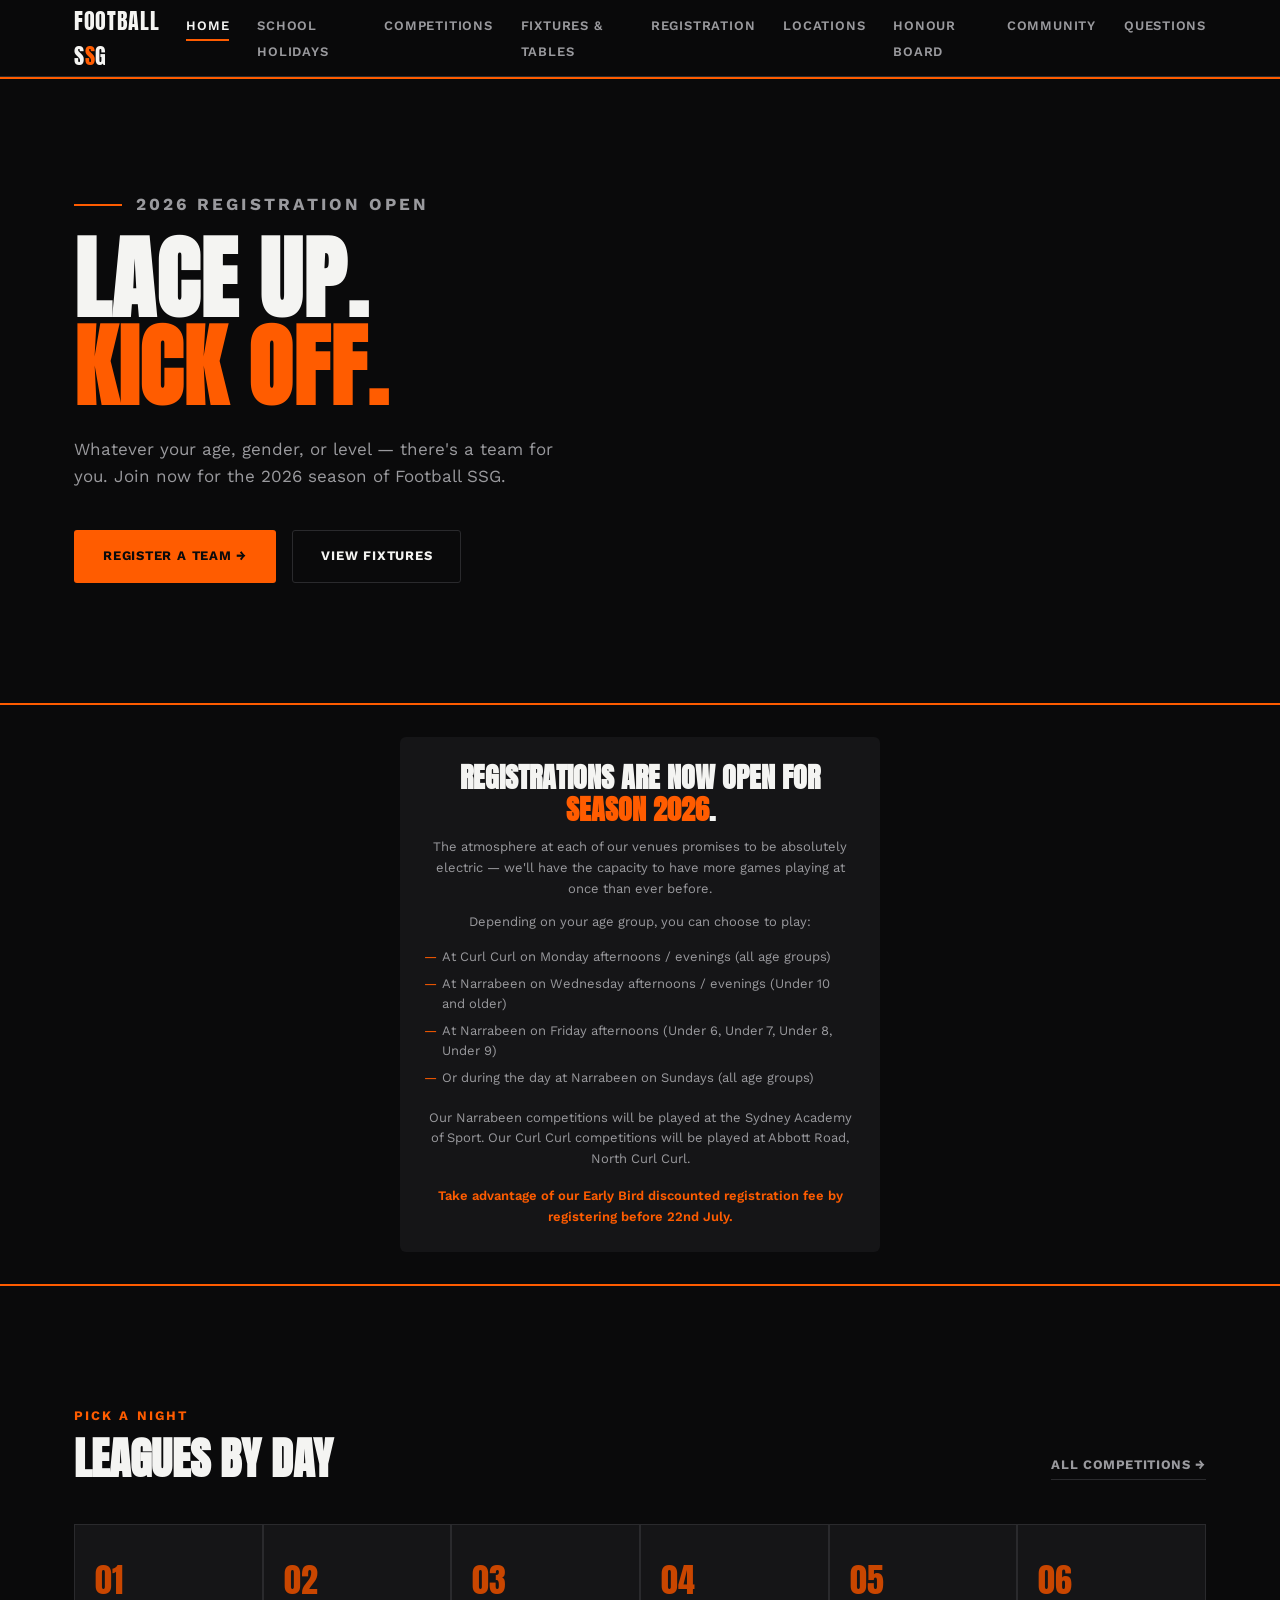
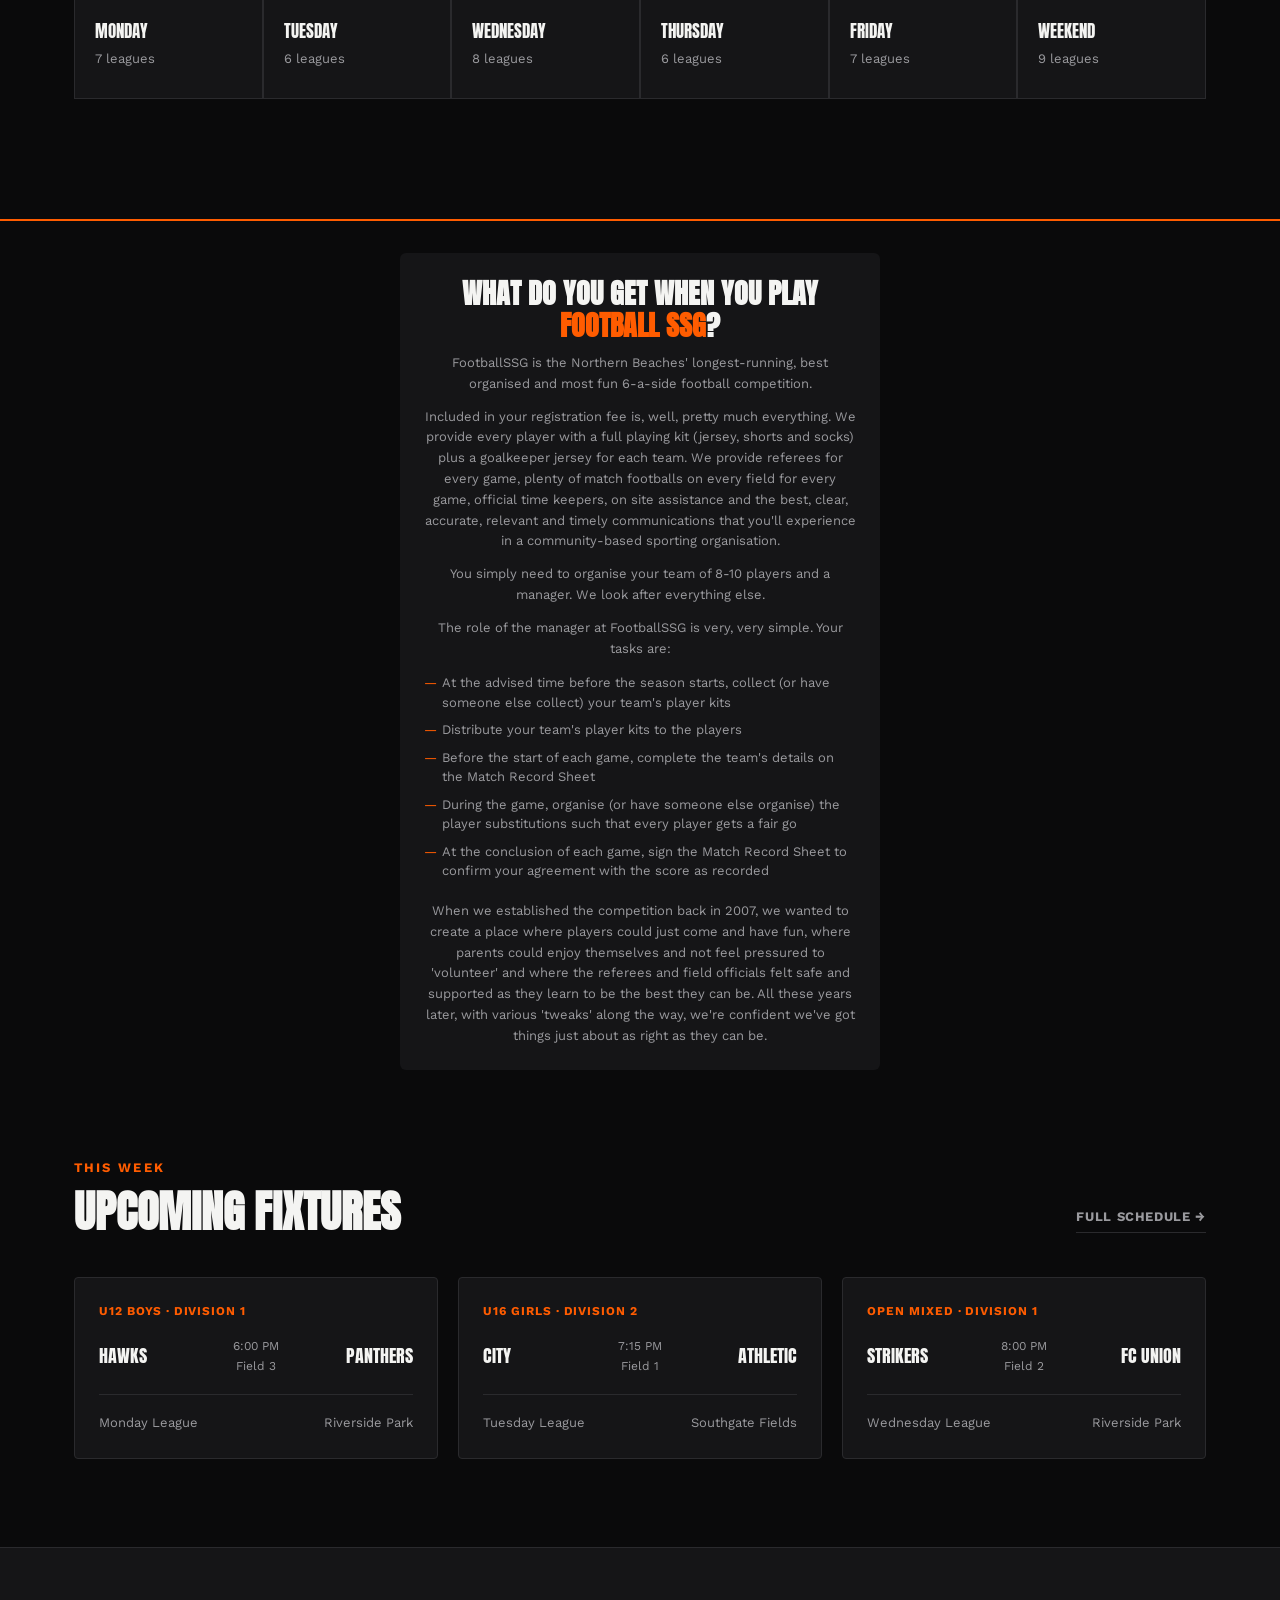
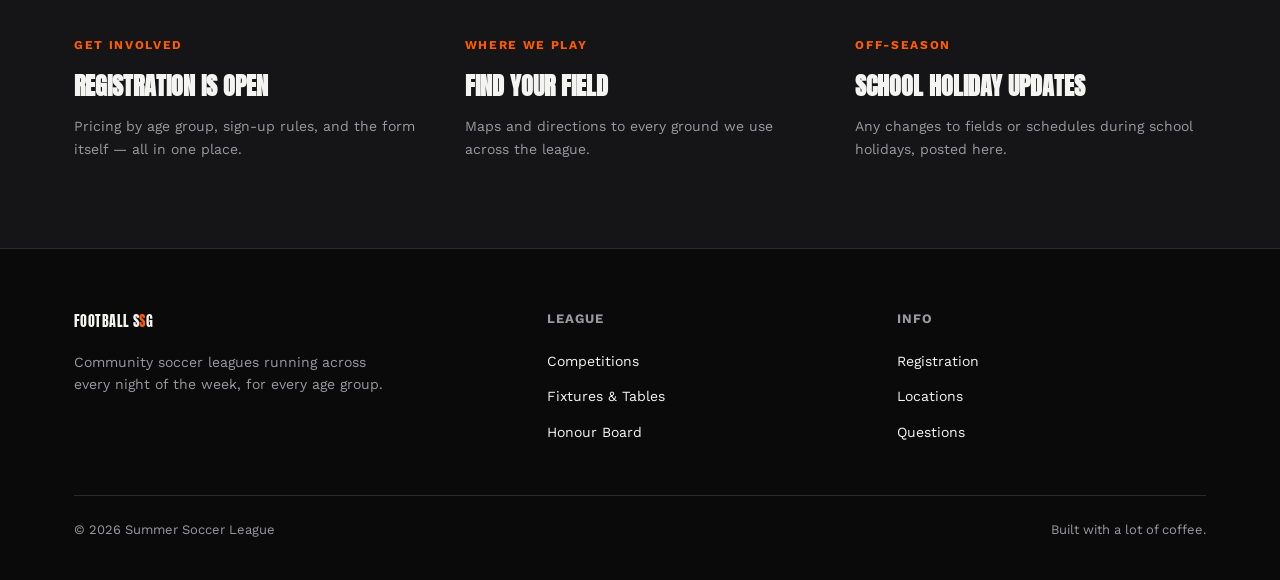
==== index.html @ e64b8b83 "Update index.html" ====
<!DOCTYPE html>
<html lang="en">
<head>
<meta charset="UTF-8">
<meta name="viewport" content="width=device-width, initial-scale=1.0">
<title>Football SSG</title>
<link rel="preconnect" href="https://fonts.googleapis.com">
<link href="https://fonts.googleapis.com/css2?family=Anton&family=Work+Sans:wght@400;500;600;700&display=swap" rel="stylesheet">
<link rel="stylesheet" href="styles.css">
</head>
<body>

<header class="site-header">
  <div class="wrap">
   <a href="index.html" class="brand">Football S<span>S</span>G</a>
    <button class="nav-toggle" aria-label="Toggle menu" aria-expanded="false">☰</button>
    <nav class="main-nav">
      <ul>
        <li><a href="index.html" class="active">Home</a></li>
        <li><a href="school-holidays.html">School Holidays</a></li>
        <li><a href="competitions.html">Competitions</a></li>
        <li><a href="fixtures-and-tables.html">Fixtures &amp; Tables</a></li>
        <li><a href="registration.html">Registration</a></li>
        <li><a href="locations.html">Locations</a></li>
        <li><a href="honour-board.html">Honour Board</a></li>
        <li><a href="community.html">Community</a></li>
        <li><a href="questions.html">Questions</a></li>
      </ul>
    </nav>
  </div>
</header>

  <hr class="divider-flush">
  
<main>

  <section class="hero">
    <div class="wrap">
      <p class="hero-eyebrow"><span class="eyebrow-dash"></span>2026 Registration Open</p>
      <h1>Lace Up.<br><em>Kick Off.</em></h1>
      <p>Whatever your age, gender, or level — there's a team for you. Join now for the 2026 season of Football SSG. </p>
      <div class="hero-actions">
        <a href="registration.html" class="btn btn-primary">Register a Team →</a>
        <a href="fixtures-and-tables.html" class="btn btn-ghost">View Fixtures</a>
      </div>
    </div>
  </section>
  
  <hr class="divider-spaced">
  
<div class="text-box">
  <h3>Registrations are now open for <span class="highlight">Season 2026</span>.</h3>
  <p>The atmosphere at each of our venues promises to be absolutely electric — we'll have the capacity to have more games playing at once than ever before.</p>
  <p>Depending on your age group, you can choose to play:</p>
  <ul>
    <li>At Curl Curl on Monday afternoons / evenings (all age groups)</li>
    <li>At Narrabeen on Wednesday afternoons / evenings (Under 10 and older)</li>
    <li>At Narrabeen on Friday afternoons (Under 6, Under 7, Under 8, Under 9)</li>
    <li>Or during the day at Narrabeen on Sundays (all age groups)</li>
  </ul>
  <p>Our Narrabeen competitions will be played at the Sydney Academy of Sport. Our Curl Curl competitions will be played at Abbott Road, North Curl Curl.</p>
  <p class="early-bird">Take advantage of our Early Bird discounted registration fee by registering before 22nd July.</p>
</div>
  
  <hr class="divider-spaced">
  
  <section>
    <div class="wrap">
      <div class="section-head">
        <div>
          <p class="kicker">Pick a night</p>
          <h2>Leagues by Day</h2>
        </div>
        <a href="competitions.html" class="see-all">All Competitions →</a>
      </div>
      <div class="days-grid">
        <a class="day-card" href="competitions.html#monday"><span class="num">01</span><div class="label">Monday</div><div class="count">7 leagues</div></a>
        <a class="day-card" href="competitions.html#tuesday"><span class="num">02</span><div class="label">Tuesday</div><div class="count">6 leagues</div></a>
        <a class="day-card" href="competitions.html#wednesday"><span class="num">03</span><div class="label">Wednesday</div><div class="count">8 leagues</div></a>
        <a class="day-card" href="competitions.html#thursday"><span class="num">04</span><div class="label">Thursday</div><div class="count">6 leagues</div></a>
        <a class="day-card" href="competitions.html#friday"><span class="num">05</span><div class="label">Friday</div><div class="count">7 leagues</div></a>
        <a class="day-card" href="competitions.html#weekend"><span class="num">06</span><div class="label">Weekend</div><div class="count">9 leagues</div></a>
      </div>
    </div>
  </section>

  <hr class="divider-spaced">
  
<div class="text-box text-box--wide">
  <h3>What do you get when you play <span class="highlight">Football SSG</span>?</h3>
  <p>FootballSSG is the Northern Beaches' longest-running, best organised and most fun 6-a-side football competition.</p>
  <p>Included in your registration fee is, well, pretty much everything. We provide every player with a full playing kit (jersey, shorts and socks) plus a goalkeeper jersey for each team. We provide referees for every game, plenty of match footballs on every field for every game, official time keepers, on site assistance and the best, clear, accurate, relevant and timely communications that you'll experience in a community-based sporting organisation.</p>
  <p>You simply need to organise your team of 8-10 players and a manager. We look after everything else.</p>
  <p>The role of the manager at FootballSSG is very, very simple. Your tasks are:</p>
  <ul>
    <li>At the advised time before the season starts, collect (or have someone else collect) your team's player kits</li>
    <li>Distribute your team's player kits to the players</li>
    <li>Before the start of each game, complete the team's details on the Match Record Sheet</li>
    <li>During the game, organise (or have someone else organise) the player substitutions such that every player gets a fair go</li>
    <li>At the conclusion of each game, sign the Match Record Sheet to confirm your agreement with the score as recorded</li>
  </ul>
  <p>When we established the competition back in 2007, we wanted to create a place where players could just come and have fun, where parents could enjoy themselves and not feel pressured to 'volunteer' and where the referees and field officials felt safe and supported as they learn to be the best they can be. All these years later, with various 'tweaks' along the way, we're confident we've got things just about as right as they can be.</p>
</div>
  
  <section>
    <div class="wrap">
      <div class="section-head">
        <div>
          <p class="kicker">This Week</p>
          <h2>Upcoming Fixtures</h2>
        </div>
        <a href="fixtures-and-tables.html" class="see-all">Full Schedule →</a>
      </div>
      <div class="fixture-grid">
        <div class="fixture-card">
          <p class="comp-tag">U12 Boys · Division 1</p>
          <div class="fixture-teams">
            <span class="team">Hawks</span>
            <span class="kickoff">6:00 PM<br>Field 3</span>
            <span class="team" style="text-align:right;">Panthers</span>
          </div>
          <div class="fixture-meta"><span>Monday League</span><span>Riverside Park</span></div>
        </div>
        <div class="fixture-card">
          <p class="comp-tag">U16 Girls · Division 2</p>
          <div class="fixture-teams">
            <span class="team">City</span>
            <span class="kickoff">7:15 PM<br>Field 1</span>
            <span class="team" style="text-align:right;">Athletic</span>
          </div>
          <div class="fixture-meta"><span>Tuesday League</span><span>Southgate Fields</span></div>
        </div>
        <div class="fixture-card">
          <p class="comp-tag">Open Mixed · Division 1</p>
          <div class="fixture-teams">
            <span class="team">Strikers</span>
            <span class="kickoff">8:00 PM<br>Field 2</span>
            <span class="team" style="text-align:right;">FC Union</span>
          </div>
          <div class="fixture-meta"><span>Wednesday League</span><span>Riverside Park</span></div>
        </div>
      </div>
    </div>
  </section>

  <section class="info-strip">
    <div class="wrap">
      <div class="info-block">
        <p class="kicker">Get Involved</p>
        <h3>Registration is open</h3>
        <p>Pricing by age group, sign-up rules, and the form itself — all in one place.</p>
      </div>
      <div class="info-block">
        <p class="kicker">Where We Play</p>
        <h3>Find your field</h3>
        <p>Maps and directions to every ground we use across the league.</p>
      </div>
      <div class="info-block">
        <p class="kicker">Off-Season</p>
        <h3>School holiday updates</h3>
        <p>Any changes to fields or schedules during school holidays, posted here.</p>
      </div>
    </div>
  </section>

</main>

<footer class="site-footer">
  <div class="wrap">
    <div class="footer-grid">
      <div>
        <a href="index.html" class="brand">Football S<span style="color:var(--orange)">S</span>G</a>
        <p style="color:var(--grey); font-size:14px; margin-top:16px; max-width:320px;">Community soccer leagues running across every night of the week, for every age group.</p>
      </div>
      <div>
        <h4>League</h4>
        <ul>
          <li><a href="competitions.html">Competitions</a></li>
          <li><a href="fixtures-and-tables.html">Fixtures &amp; Tables</a></li>
          <li><a href="honour-board.html">Honour Board</a></li>
        </ul>
      </div>
      <div>
        <h4>Info</h4>
        <ul>
          <li><a href="registration.html">Registration</a></li>
          <li><a href="locations.html">Locations</a></li>
          <li><a href="questions.html">Questions</a></li>
        </ul>
      </div>
    </div>
    <div class="footer-bottom">
      <span>© 2026 Summer Soccer League</span>
      <span>Built with a lot of coffee.</span>
    </div>
  </div>
</footer>

<script>
  const toggle = document.querySelector('.nav-toggle');
  const nav = document.querySelector('.main-nav');
  toggle.addEventListener('click', () => {
    const isOpen = nav.classList.toggle('open');
    toggle.setAttribute('aria-expanded', isOpen);
  });
</script>

</body>
</html>
---- styles.css ----
/* ============================================
   Design tokens
   ============================================ */
:root {
  --bg: #0a0a0b;
  --bg-alt: #151517;
  --bg-card: #1c1c1f;
  --line: #2a2a2d;
  --white: #f4f4f2;
  --grey: #9a9a9e;
  --orange: #ff5c00;
  --orange-dim: #c94600;
  --orange-glow: rgba(255, 92, 0, 0.18);

  --font-display: 'Anton', sans-serif;
  --font-body: 'Work Sans', sans-serif;

  --max-width: 1180px;
}

* { box-sizing: border-box; margin: 0; padding: 0; }

html { scroll-behavior: smooth; }

body {
  background: var(--bg);
  color: var(--white);
  font-family: var(--font-body);
  font-size: 16px;
  line-height: 1.6;
  -webkit-font-smoothing: antialiased;
}

a { color: inherit; text-decoration: none; }

img { max-width: 100%; display: block; }

.wrap {
  max-width: var(--max-width);
  margin: 0 auto;
  padding: 0 24px;
}

:focus-visible {
  outline: 2px solid var(--orange);
  outline-offset: 3px;
}

@media (prefers-reduced-motion: reduce) {
  * { animation: none !important; transition: none !important; }
}

/* ============================================
   Header / Nav
   ============================================ */
.site-header {
  position: sticky;
  top: 0;
  z-index: 50;
  background: rgba(10, 10, 11, 0.92);
  backdrop-filter: blur(8px);
  border-bottom: 1px solid var(--line);
}

.site-header .wrap {
  display: flex;
  align-items: center;
  justify-content: space-between;
  height: 76px;
}

.brand {
  font-family: var(--font-display);
  font-size: 22px;
  letter-spacing: 0.03em;
  text-transform: uppercase;
  color: var(--white);
}

.brand span { color: var(--orange); }

.nav-toggle {
  display: none;
  background: none;
  border: 1px solid var(--line);
  color: var(--white);
  width: 42px;
  height: 42px;
  border-radius: 4px;
  font-size: 20px;
  cursor: pointer;
}

.main-nav ul {
  display: flex;
  gap: 28px;
  list-style: none;
}

.main-nav a {
  font-size: 13px;
  font-weight: 600;
  letter-spacing: 0.06em;
  text-transform: uppercase;
  color: var(--grey);
  position: relative;
  padding: 6px 0;
  transition: color 0.15s ease;
}

.main-nav a:hover,
.main-nav a.active {
  color: var(--white);
}

.main-nav a.active::after {
  content: '';
  position: absolute;
  left: 0;
  right: 0;
  bottom: -2px;
  height: 2px;
  background: var(--orange);
}

@media (max-width: 900px) {
  .nav-toggle { display: block; }
  .main-nav {
    position: absolute;
    top: 76px;
    left: 0;
    right: 0;
    background: var(--bg-alt);
    border-bottom: 1px solid var(--line);
    display: none;
  }
  .main-nav.open { display: block; }
  .main-nav ul {
    flex-direction: column;
    gap: 0;
    padding: 8px 24px 20px;
  }
  .main-nav li { border-bottom: 1px solid var(--line); }
  .main-nav a { display: block; padding: 14px 0; }
}


/* ============================================
   Hero
   ============================================ */
@media (max-width: 600px) {
  .hero {
    padding: 20px 0 56px;
  }
}


.hero .wrap { position: relative; z-index: 1; }

.hero-eyebrow {
  display: flex;
  align-items: center;
  gap: 14px;
  font-size: 13px;
  font-weight: 700;
  letter-spacing: 0.18em;
  text-transform: uppercase;
  color: var(--orange);
  margin-bottom: 18px;
}

.eyebrow-dash {
  display: inline-block;
  width: 48px;
  height: 2px;
  background: var(--orange);
}

.hero h1 {
  font-family: var(--font-display);
  font-size: clamp(44px, 7vw, 92px);
  line-height: 0.98;
  text-transform: uppercase;
  letter-spacing: 0.01em;
  max-width: 780px;
}

.hero h1 em {
  font-style: normal;
  color: var(--orange);
}

.hero p {
  max-width: 480px;
  margin-top: 24px;
  color: var(--grey);
  font-size: 17px;
}

.hero-actions {
  display: flex;
  gap: 16px;
  margin-top: 40px;
  flex-wrap: wrap;
}

.btn {
  display: inline-flex;
  align-items: center;
  gap: 8px;
  padding: 15px 28px;
  border-radius: 3px;
  font-weight: 700;
  font-size: 13px;
  letter-spacing: 0.06em;
  text-transform: uppercase;
  transition: transform 0.15s ease, background 0.15s ease;
  border: 1px solid transparent;
}

.btn:hover { transform: translateY(-2px); }

.btn-primary { background: var(--orange); color: var(--bg); }
.btn-primary:hover { background: #ff7326; }

.btn-ghost { border-color: var(--line); color: var(--white); }
.btn-ghost:hover { border-color: var(--orange); }

/* ============================================
   Matchday ticker (signature element)
   ============================================ */
.ticker-section {
  border-top: 1px solid var(--line);
  border-bottom: 1px solid var(--line);
  background: var(--bg-alt);
  overflow: hidden;
}

.ticker-track {
  display: flex;
  gap: 0;
  animation: ticker-scroll 34s linear infinite;
  width: max-content;
}

@keyframes ticker-scroll {
  from { transform: translateX(0); }
  to { transform: translateX(-50%); }
}

.ticker-item {
  display: flex;
  align-items: center;
  gap: 14px;
  padding: 18px 40px;
  border-right: 1px solid var(--line);
  white-space: nowrap;
  font-family: var(--font-display);
  font-size: 15px;
  letter-spacing: 0.03em;
  text-transform: uppercase;
}

.ticker-item .day {
  color: var(--orange);
}

.ticker-item .vs { color: var(--grey); font-family: var(--font-body); font-weight: 400; text-transform: none; }

/* ============================================
   Section scaffolding
   ============================================ */
section { padding: 88px 0; }

.section-head {
  display: flex;
  align-items: flex-end;
  justify-content: space-between;
  gap: 24px;
  margin-bottom: 44px;
  flex-wrap: wrap;
}

.section-head .kicker {
  font-size: 13px;
  font-weight: 700;
  letter-spacing: 0.16em;
  text-transform: uppercase;
  color: var(--orange);
  margin-bottom: 10px;
}

.section-head h2 {
  font-family: var(--font-display);
  font-size: clamp(28px, 4vw, 44px);
  text-transform: uppercase;
  line-height: 1;
}

.section-head a.see-all {
  font-size: 13px;
  font-weight: 700;
  letter-spacing: 0.05em;
  text-transform: uppercase;
  color: var(--grey);
  border-bottom: 1px solid var(--line);
  padding-bottom: 4px;
  white-space: nowrap;
}

.section-head a.see-all:hover { color: var(--orange); border-color: var(--orange); }

/* ============================================
   Days grid (competitions by day)
   ============================================ */
.days-grid {
  display: grid;
  grid-template-columns: repeat(auto-fit, minmax(140px, 1fr));
  gap: 2px;
  background: var(--line);
  border: 1px solid var(--line);
}

.day-card {
  background: var(--bg-alt);
  padding: 28px 20px;
  transition: background 0.15s ease;
}

.day-card:hover { background: var(--bg-card); }

.day-card .num {
  font-family: var(--font-display);
  font-size: 34px;
  color: var(--orange-dim);
  transition: color 0.15s ease;
}

.day-card:hover .num { color: var(--orange); }

.day-card .label {
  font-family: var(--font-display);
  font-size: 17px;
  text-transform: uppercase;
  margin-top: 10px;
}

.day-card .count {
  font-size: 13px;
  color: var(--grey);
  margin-top: 4px;
}

/* ============================================
   Fixture cards
   ============================================ */
.fixture-grid {
  display: grid;
  grid-template-columns: repeat(auto-fit, minmax(280px, 1fr));
  gap: 20px;
}

.fixture-card {
  background: var(--bg-alt);
  border: 1px solid var(--line);
  border-radius: 4px;
  padding: 24px;
}

.fixture-card .comp-tag {
  font-size: 12px;
  font-weight: 700;
  letter-spacing: 0.08em;
  text-transform: uppercase;
  color: var(--orange);
  margin-bottom: 16px;
}

.fixture-teams {
  display: flex;
  align-items: center;
  justify-content: space-between;
  gap: 12px;
}

.fixture-teams .team {
  font-family: var(--font-display);
  font-size: 18px;
  text-transform: uppercase;
  flex: 1;
}

.fixture-teams .kickoff {
  font-size: 12px;
  color: var(--grey);
  text-align: center;
  padding: 0 8px;
}

.fixture-meta {
  margin-top: 18px;
  padding-top: 18px;
  border-top: 1px solid var(--line);
  font-size: 13px;
  color: var(--grey);
  display: flex;
  justify-content: space-between;
}

/* ============================================
   Info strip (locations / registration teaser)
   ============================================ */
.info-strip {
  background: var(--bg-alt);
  border-top: 1px solid var(--line);
  border-bottom: 1px solid var(--line);
}

.info-strip .wrap {
  display: grid;
  grid-template-columns: repeat(auto-fit, minmax(220px, 1fr));
  gap: 40px;
}

.info-block .kicker {
  font-size: 12px;
  font-weight: 700;
  letter-spacing: 0.14em;
  text-transform: uppercase;
  color: var(--orange);
  margin-bottom: 12px;
}

.info-block h3 {
  font-family: var(--font-display);
  font-size: 24px;
  text-transform: uppercase;
  margin-bottom: 10px;
}

.info-block p { color: var(--grey); font-size: 14px; }

/* ============================================
   Footer
   ============================================ */
.site-footer {
  padding: 60px 0 40px;
}

.footer-grid {
  display: grid;
  grid-template-columns: 1.4fr 1fr 1fr;
  gap: 40px;
  padding-bottom: 40px;
  border-bottom: 1px solid var(--line);
}

.footer-grid h4 {
  font-size: 13px;
  font-weight: 700;
  letter-spacing: 0.08em;
  text-transform: uppercase;
  color: var(--grey);
  margin-bottom: 18px;
}

.footer-grid ul { list-style: none; }
.footer-grid li { margin-bottom: 10px; }
.footer-grid a { color: var(--white); font-size: 14px; }
.footer-grid a:hover { color: var(--orange); }

.footer-bottom {
  display: flex;
  justify-content: space-between;
  align-items: center;
  padding-top: 24px;
  font-size: 13px;
  color: var(--grey);
  flex-wrap: wrap;
  gap: 12px;
}

@media (max-width: 700px) {
  .footer-grid { grid-template-columns: 1fr; gap: 30px; }
}

.text-box {
  max-width: 480px;
  padding-left: 24px;
}

@media (min-width: 900px) {
  .text-box {
    margin: 0 auto;
    padding-left: 0;
    text-align: center;
  }
  .text-box ul {
    text-align: left;
    display: inline-block;
  }
}

.text-box h3 {
  font-family: var(--font-display);
  font-size: 28px;
  line-height: 1.15;
  text-transform: uppercase;
  color: var(--white);
}

.text-box p {
  font-size: 13px;
  line-height: 1.6;
  color: var(--grey);
  margin-top: 12px;
}

.text-box ul {
  list-style: none;
  margin-top: 14px;
}

.text-box li {
  position: relative;
  padding-left: 18px;
  font-size: 13px;
  color: var(--grey);
  margin-bottom: 8px;
  line-height: 1.5;
}

.text-box li::before {
  content: '—';
  position: absolute;
  left: 0;
  color: var(--orange);
}

.text-box .early-bird {
  margin-top: 16px;
  font-size: 13px;
  color: var(--orange);
  font-weight: 600;
}

.text-box h3 .highlight {
  color: var(--orange);
}

.text-box {
  max-width: 480px;
  padding-left: 24px;
}

@media (min-width: 900px) {
  .text-box {
    margin: 0 auto;
    padding-left: 0;
    text-align: center;
  }
  .text-box ul {
    text-align: left;
    display: inline-block;
  }
}

.text-box {
  max-width: 480px;
  padding: 24px;
  background: var(--bg-alt);
  border-radius: 6px;
}

.divider-spaced {
  width: 100%;
  height: 0;
  border: none;
  border-top: 2px solid var(--orange);
  margin: 32px 0;
}

.divider-flush {
  width: 100%;
  height: 0;
  border: none;
  border-top: 2px solid var(--orange);
  margin: 0;
}
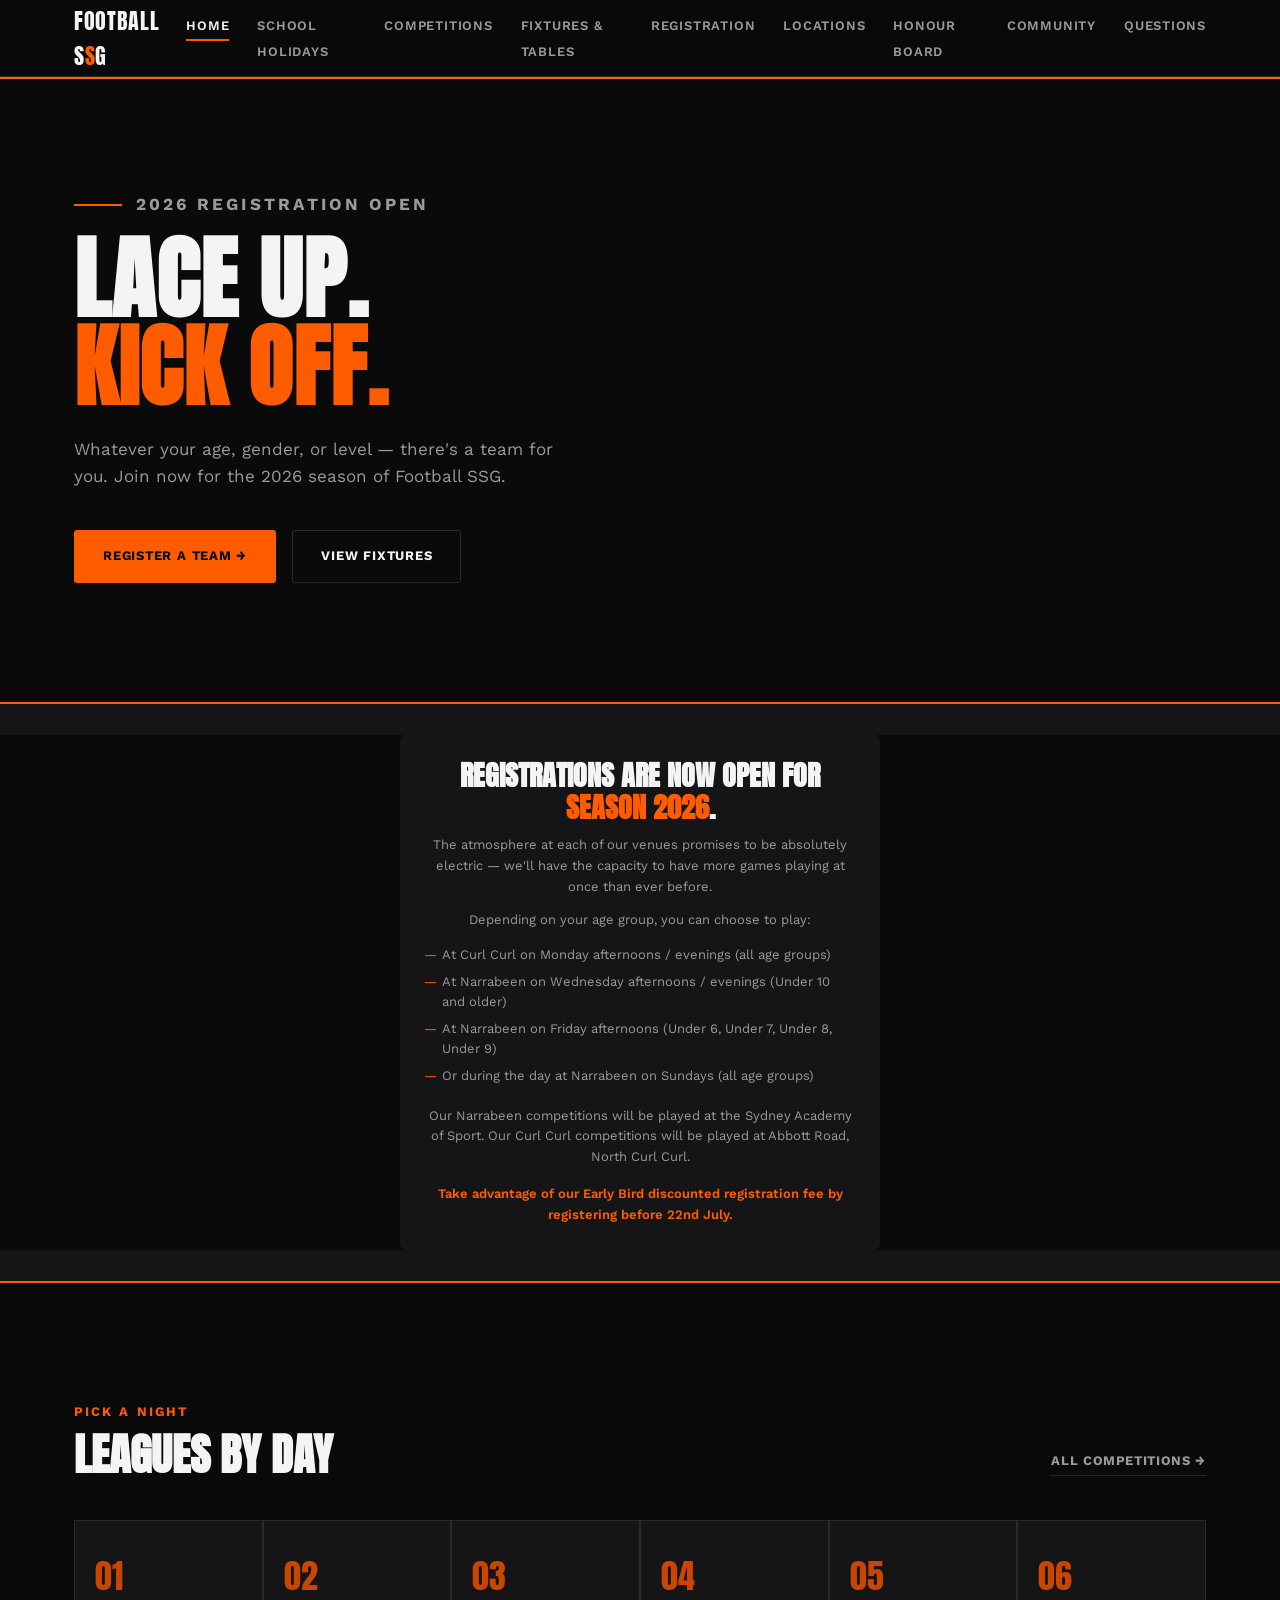
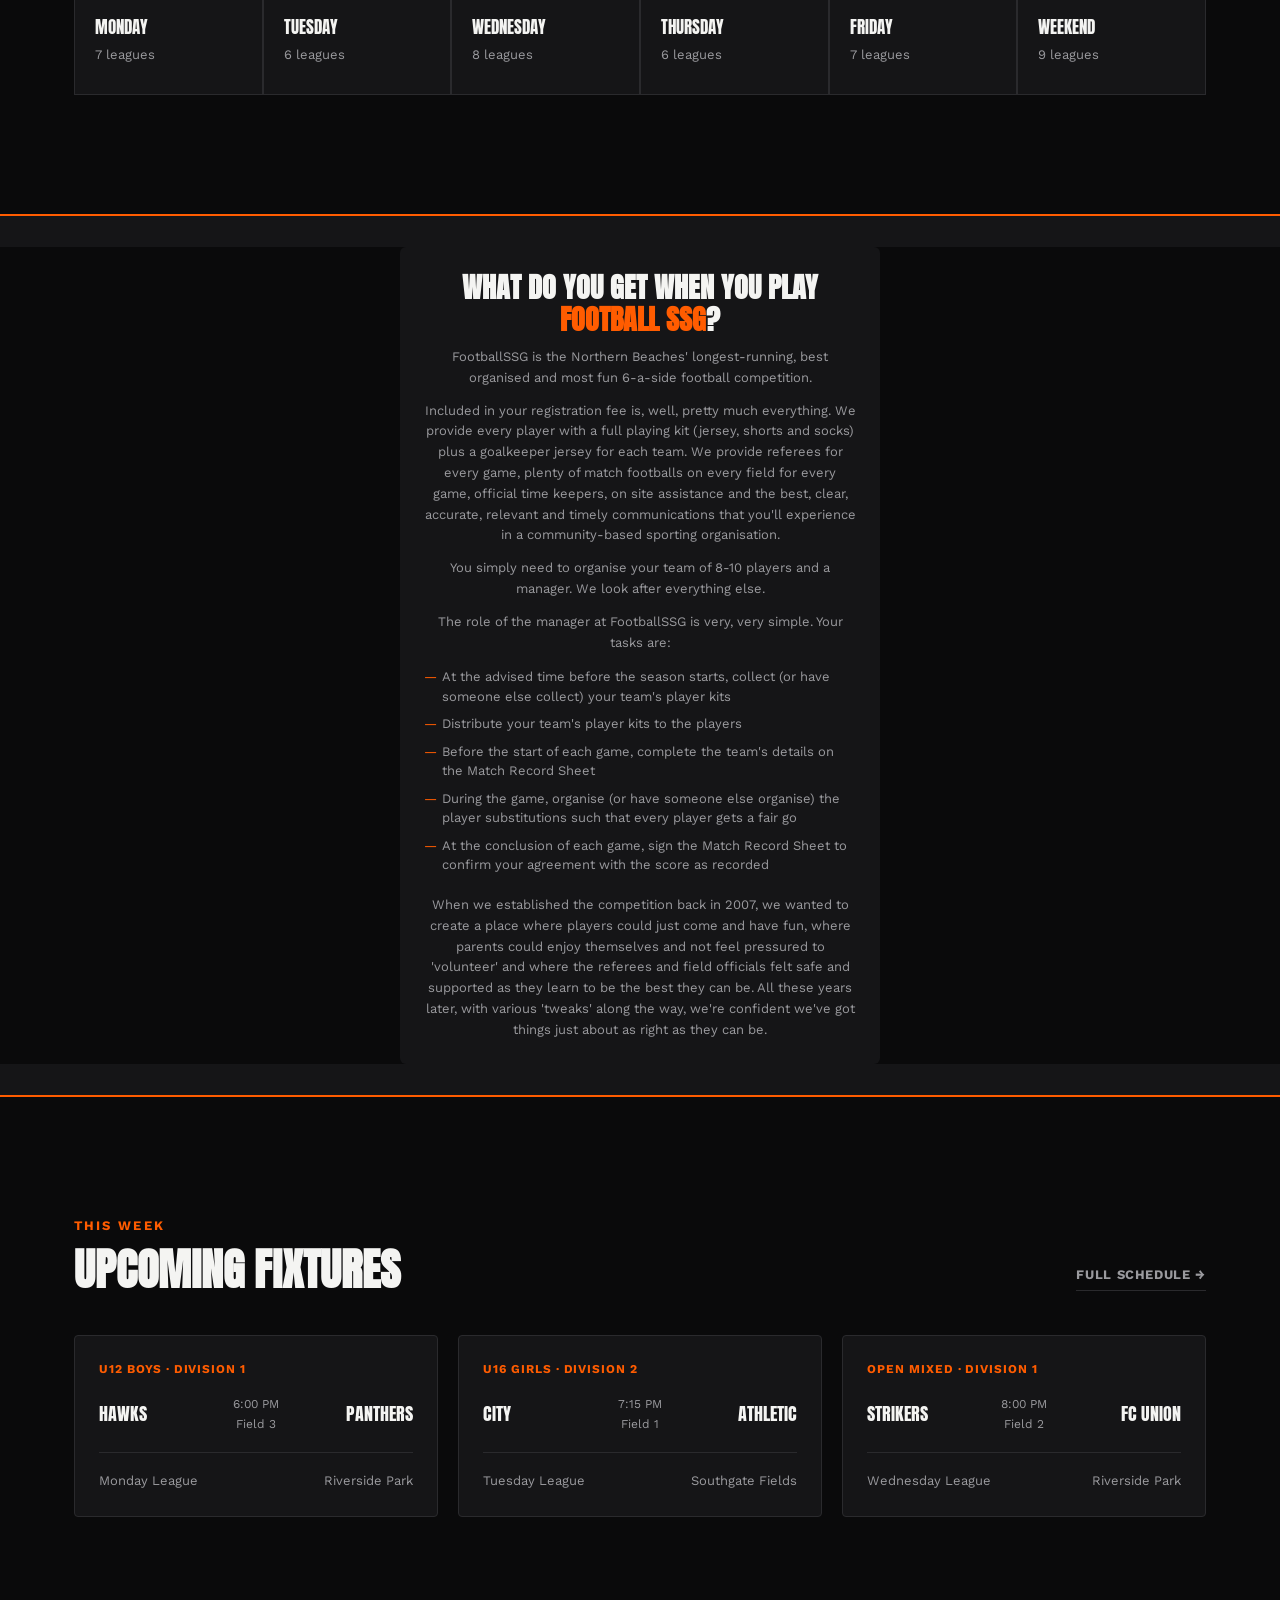
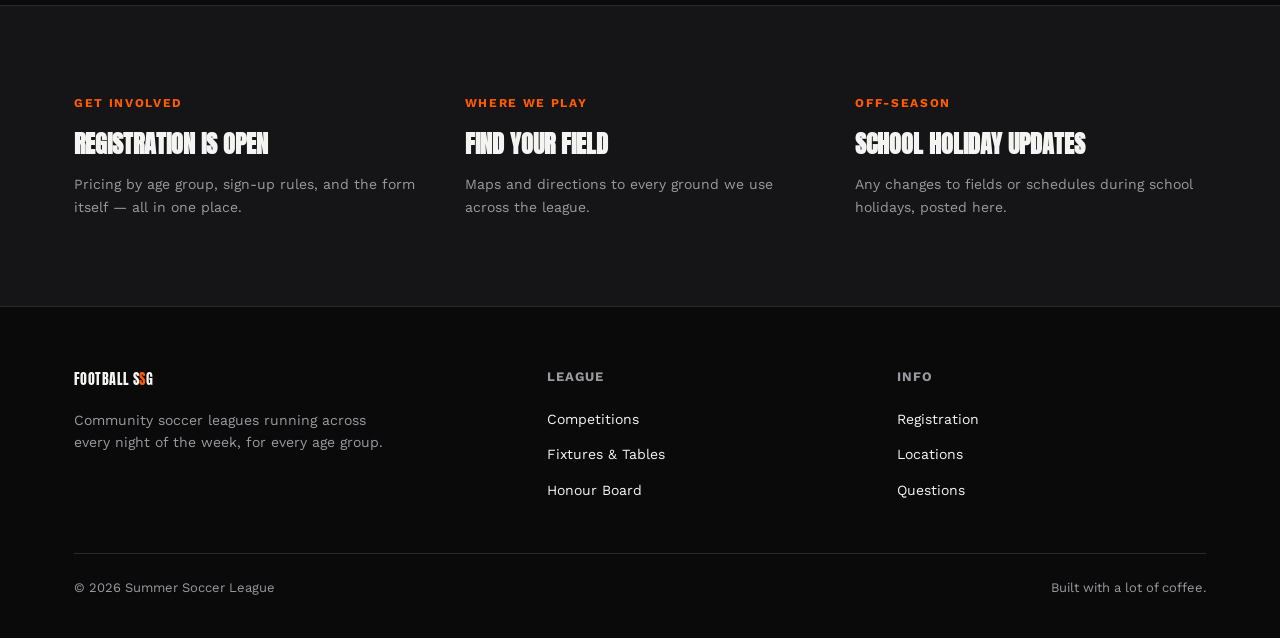
==== commit 44cc0888: "Update index.html" ====
--- a/index.html
+++ b/index.html
@@ -30,7 +30,7 @@
   </div>
 </header>
 
-  <hr class="divider-flush">
+  <hr class="dividr-flush">
   
 <main>
 
@@ -45,8 +45,10 @@
       </div>
     </div>
   </section>
-  
-  <hr class="divider-spaced">
+
+
+<!-- black above the line, grey below -->
+<div class="section-transition transition-grey-bottom"></div>
   
 <div class="text-box">
   <h3>Registrations are now open for <span class="highlight">Season 2026</span>.</h3>
@@ -61,8 +63,10 @@
   <p>Our Narrabeen competitions will be played at the Sydney Academy of Sport. Our Curl Curl competitions will be played at Abbott Road, North Curl Curl.</p>
   <p class="early-bird">Take advantage of our Early Bird discounted registration fee by registering before 22nd July.</p>
 </div>
-  
-  <hr class="divider-spaced">
+
+  <!-- grey above the line, black below -->
+<div class="section-transition transition-grey-top"></div>
+
   
   <section>
     <div class="wrap">
@@ -84,7 +88,9 @@
     </div>
   </section>
 
-  <hr class="divider-spaced">
+
+<!-- black above the line, grey below -->
+<div class="section-transition transition-grey-bottom"></div>
   
 <div class="text-box text-box--wide">
   <h3>What do you get when you play <span class="highlight">Football SSG</span>?</h3>
@@ -101,6 +107,10 @@
   </ul>
   <p>When we established the competition back in 2007, we wanted to create a place where players could just come and have fun, where parents could enjoy themselves and not feel pressured to 'volunteer' and where the referees and field officials felt safe and supported as they learn to be the best they can be. All these years later, with various 'tweaks' along the way, we're confident we've got things just about as right as they can be.</p>
 </div>
+
+  <!-- grey above the line, black below -->
+<div class="section-transition transition-grey-top"></div>
+
   
   <section>
     <div class="wrap">
--- a/styles.css
+++ b/styles.css
@@ -572,15 +572,31 @@
   border-radius: 6px;
 }
 
-.divider-spaced {
-  width: 100%;
-  height: 0;
-  border: none;
-  border-top: 2px solid var(--orange);
-  margin: 32px 0;
-}
-
-.divider-flush {
+.section-transition {
+  height: 64px;
+  position: relative;
+}
+
+.section-transition::after {
+  content: '';
+  position: absolute;
+  top: 50%;
+  left: 0;
+  right: 0;
+  height: 2px;
+  background: var(--orange);
+  transform: translateY(-1px);
+}
+
+.transition-grey-top {
+  background: linear-gradient(to bottom, var(--bg-alt) 50%, var(--bg) 50%);
+}
+
+.transition-grey-bottom {
+  background: linear-gradient(to bottom, var(--bg) 50%, var(--bg-alt) 50%);
+}
+
+.dividr-flush {
   width: 100%;
   height: 0;
   border: none;
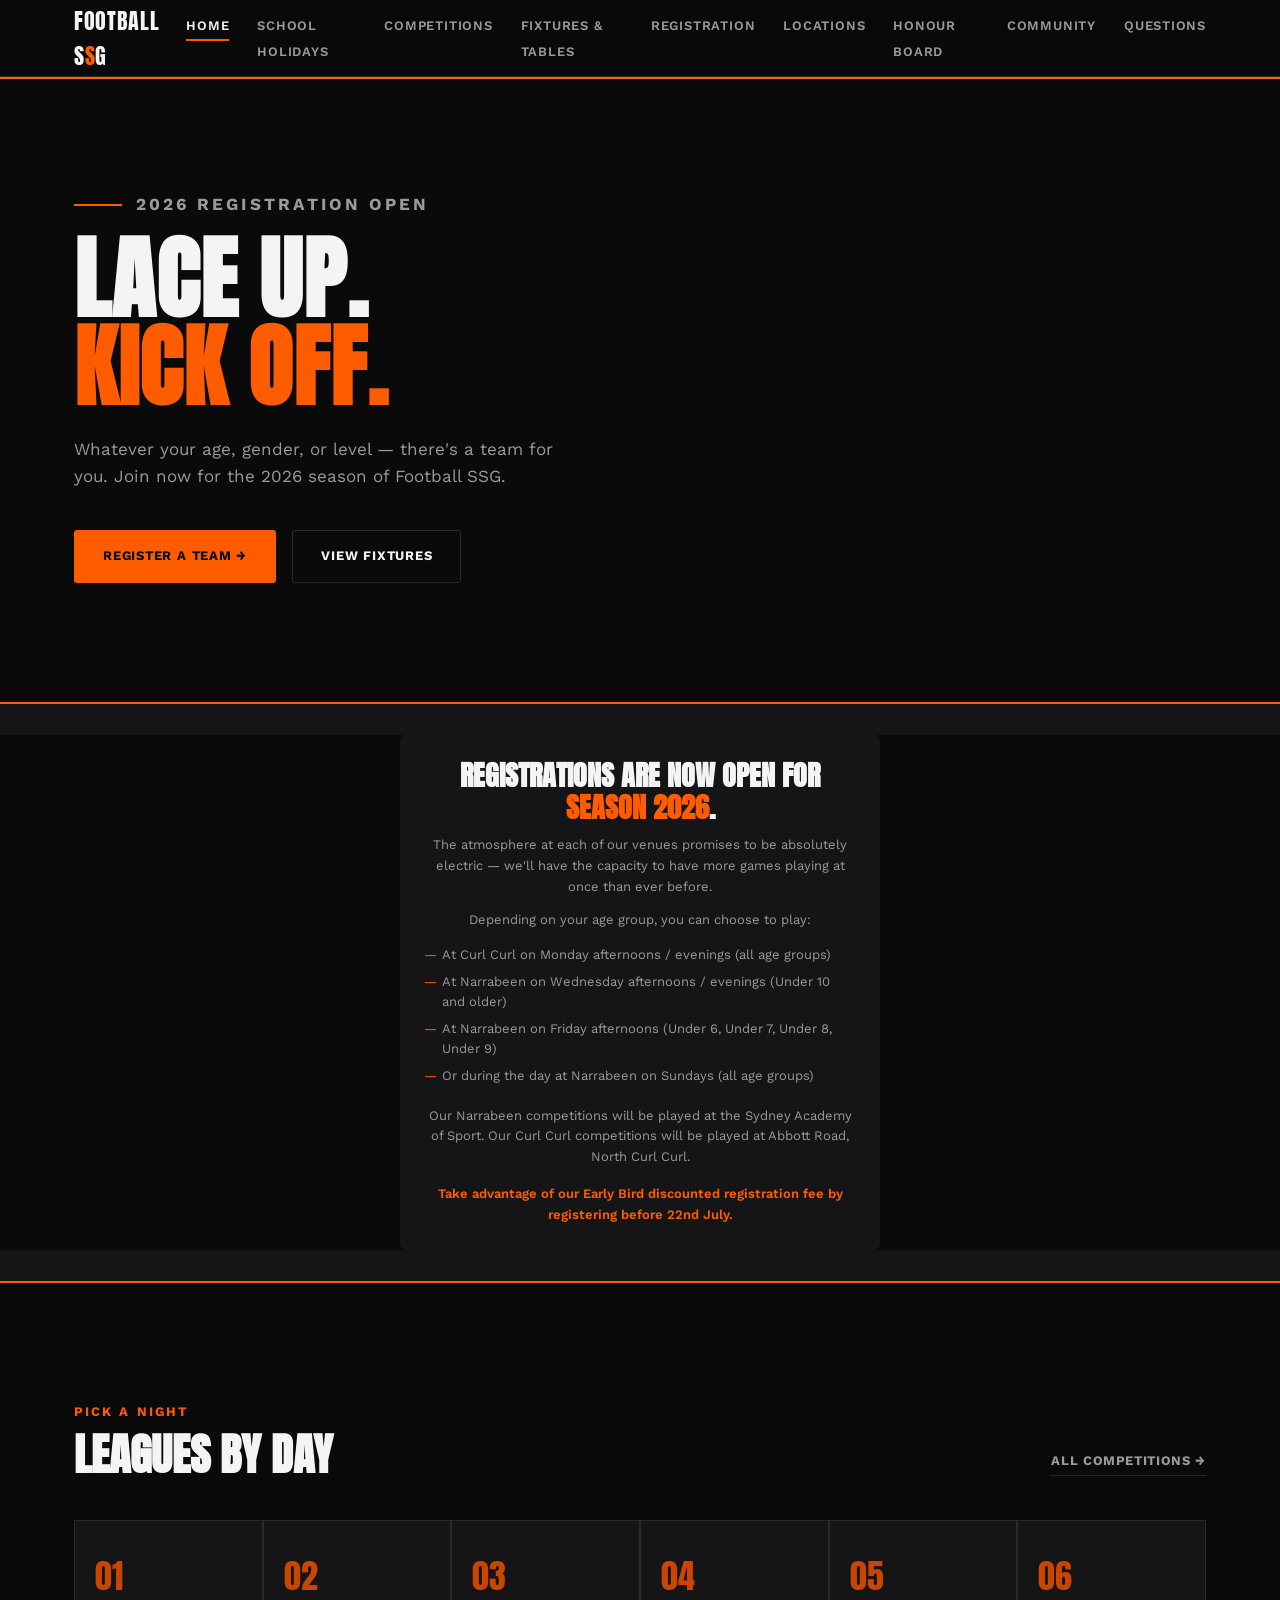
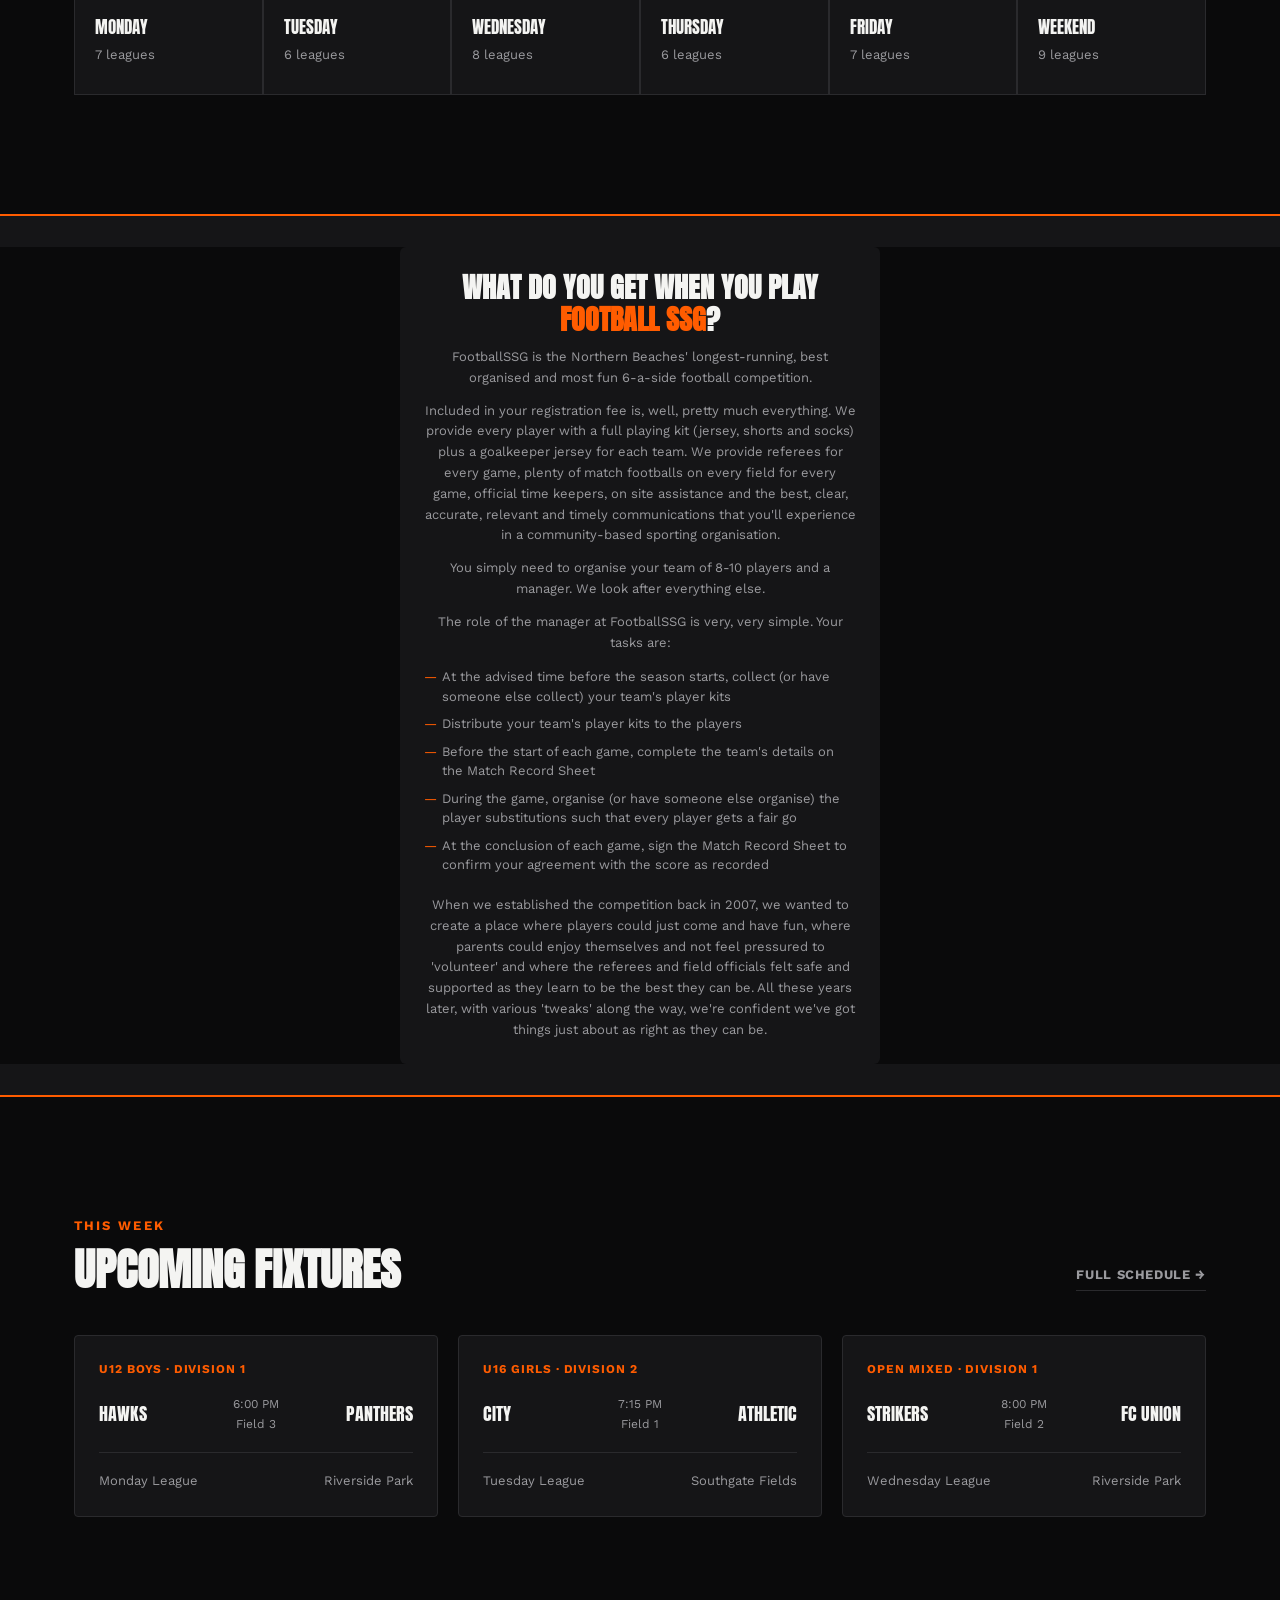
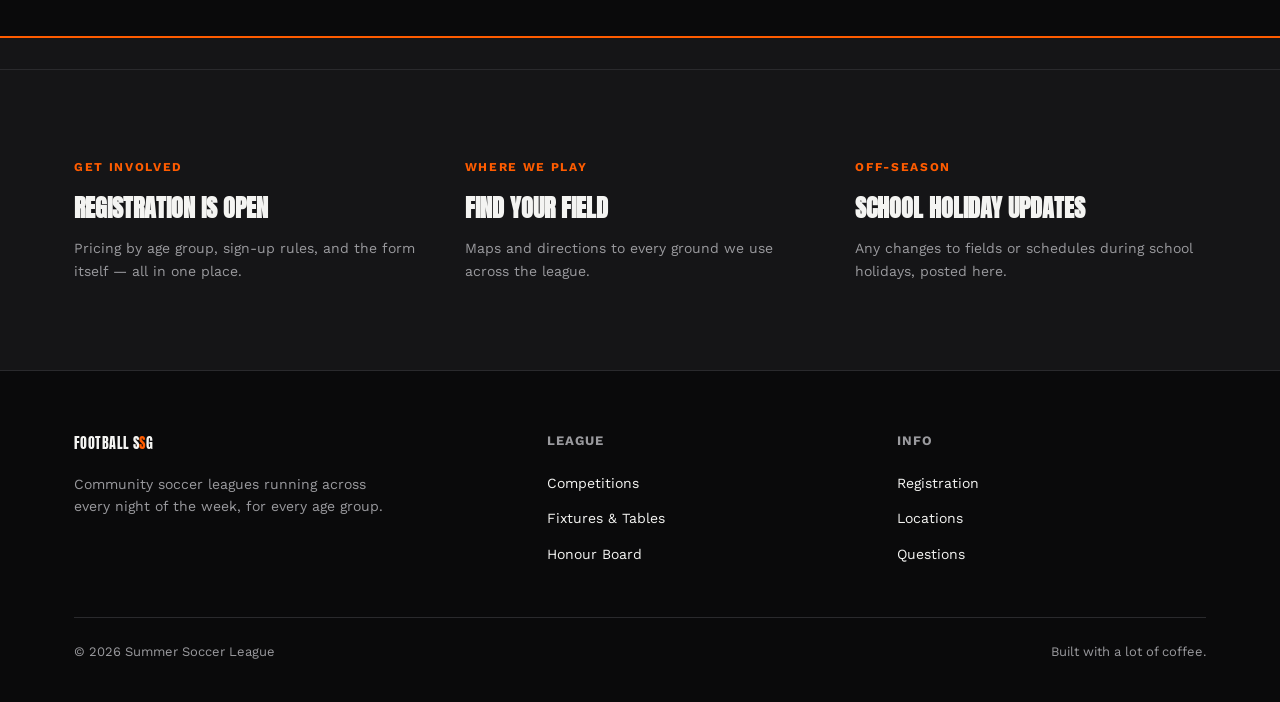
==== commit 6e32bb45: "Update index.html" ====
--- a/index.html
+++ b/index.html
@@ -153,6 +153,10 @@
     </div>
   </section>
 
+
+<!-- black above the line, grey below -->
+<div class="section-transition transition-grey-bottom"></div>
+
   <section class="info-strip">
     <div class="wrap">
       <div class="info-block">
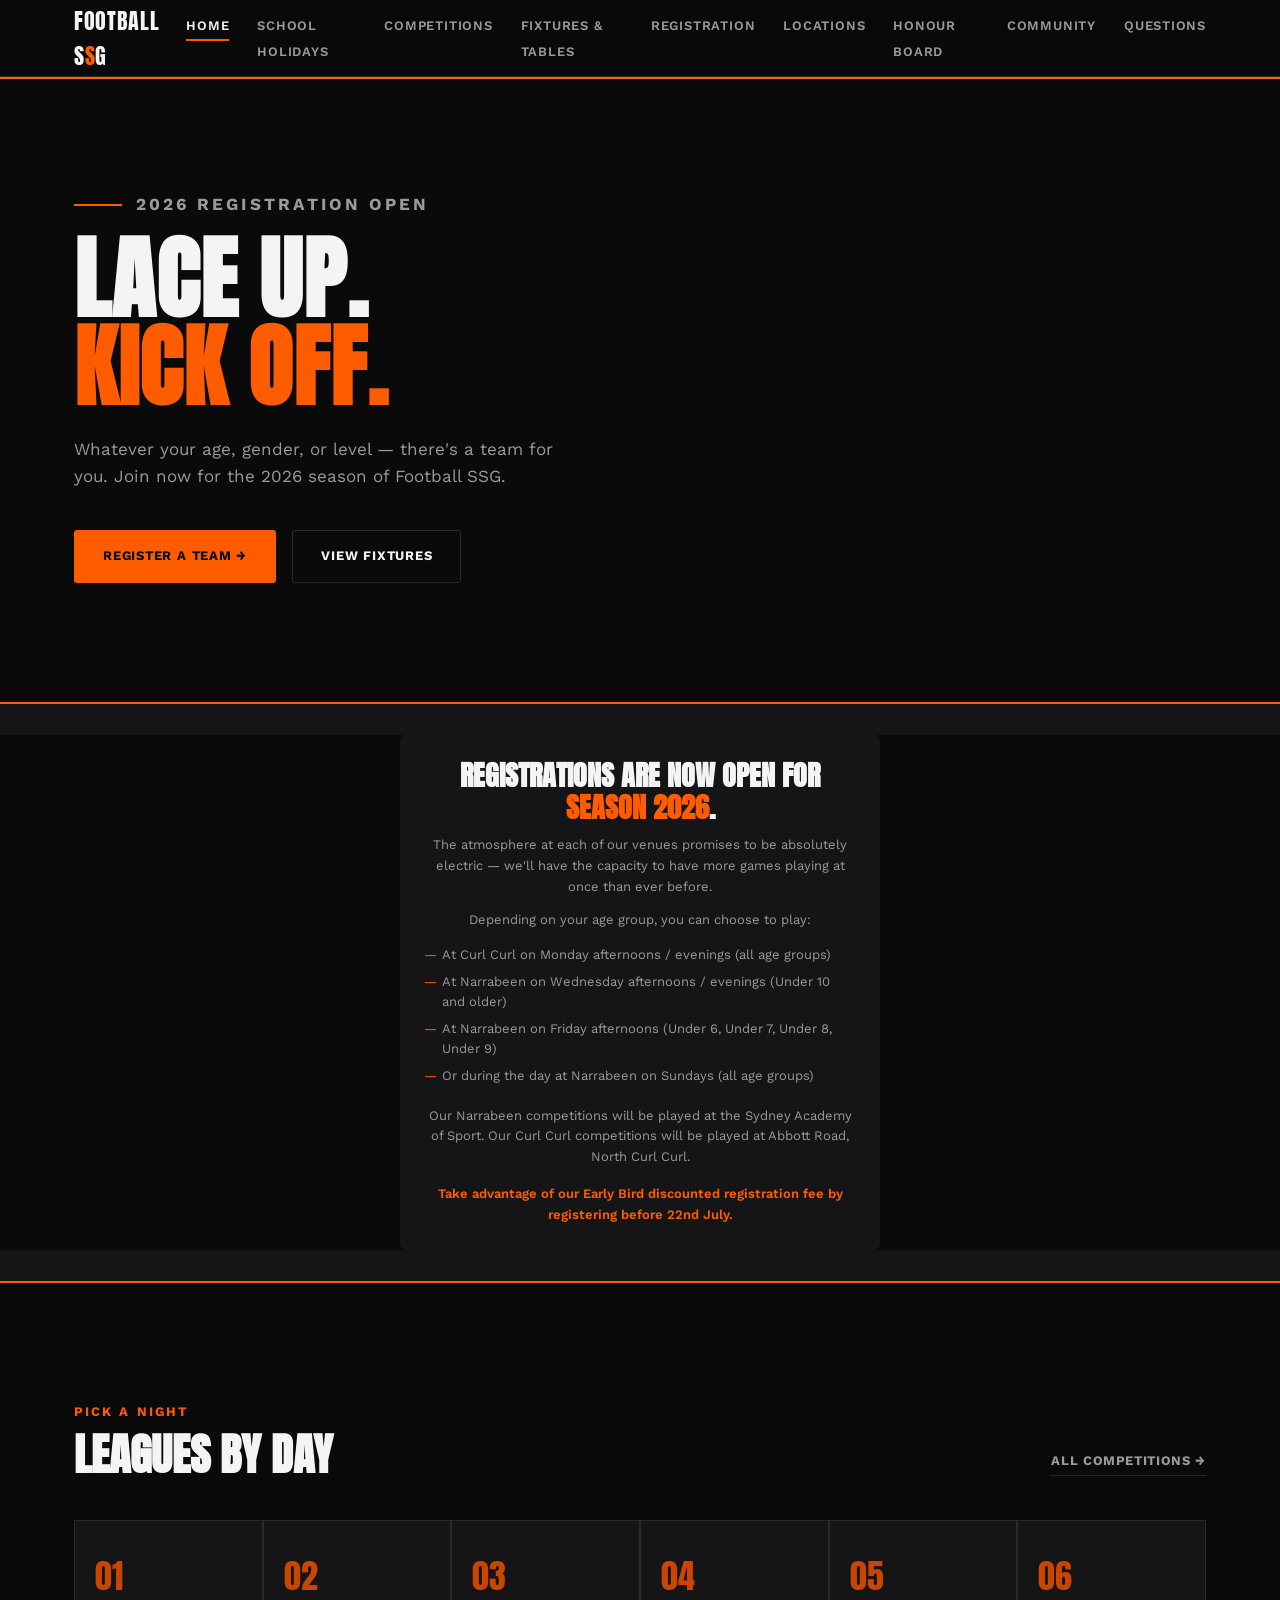
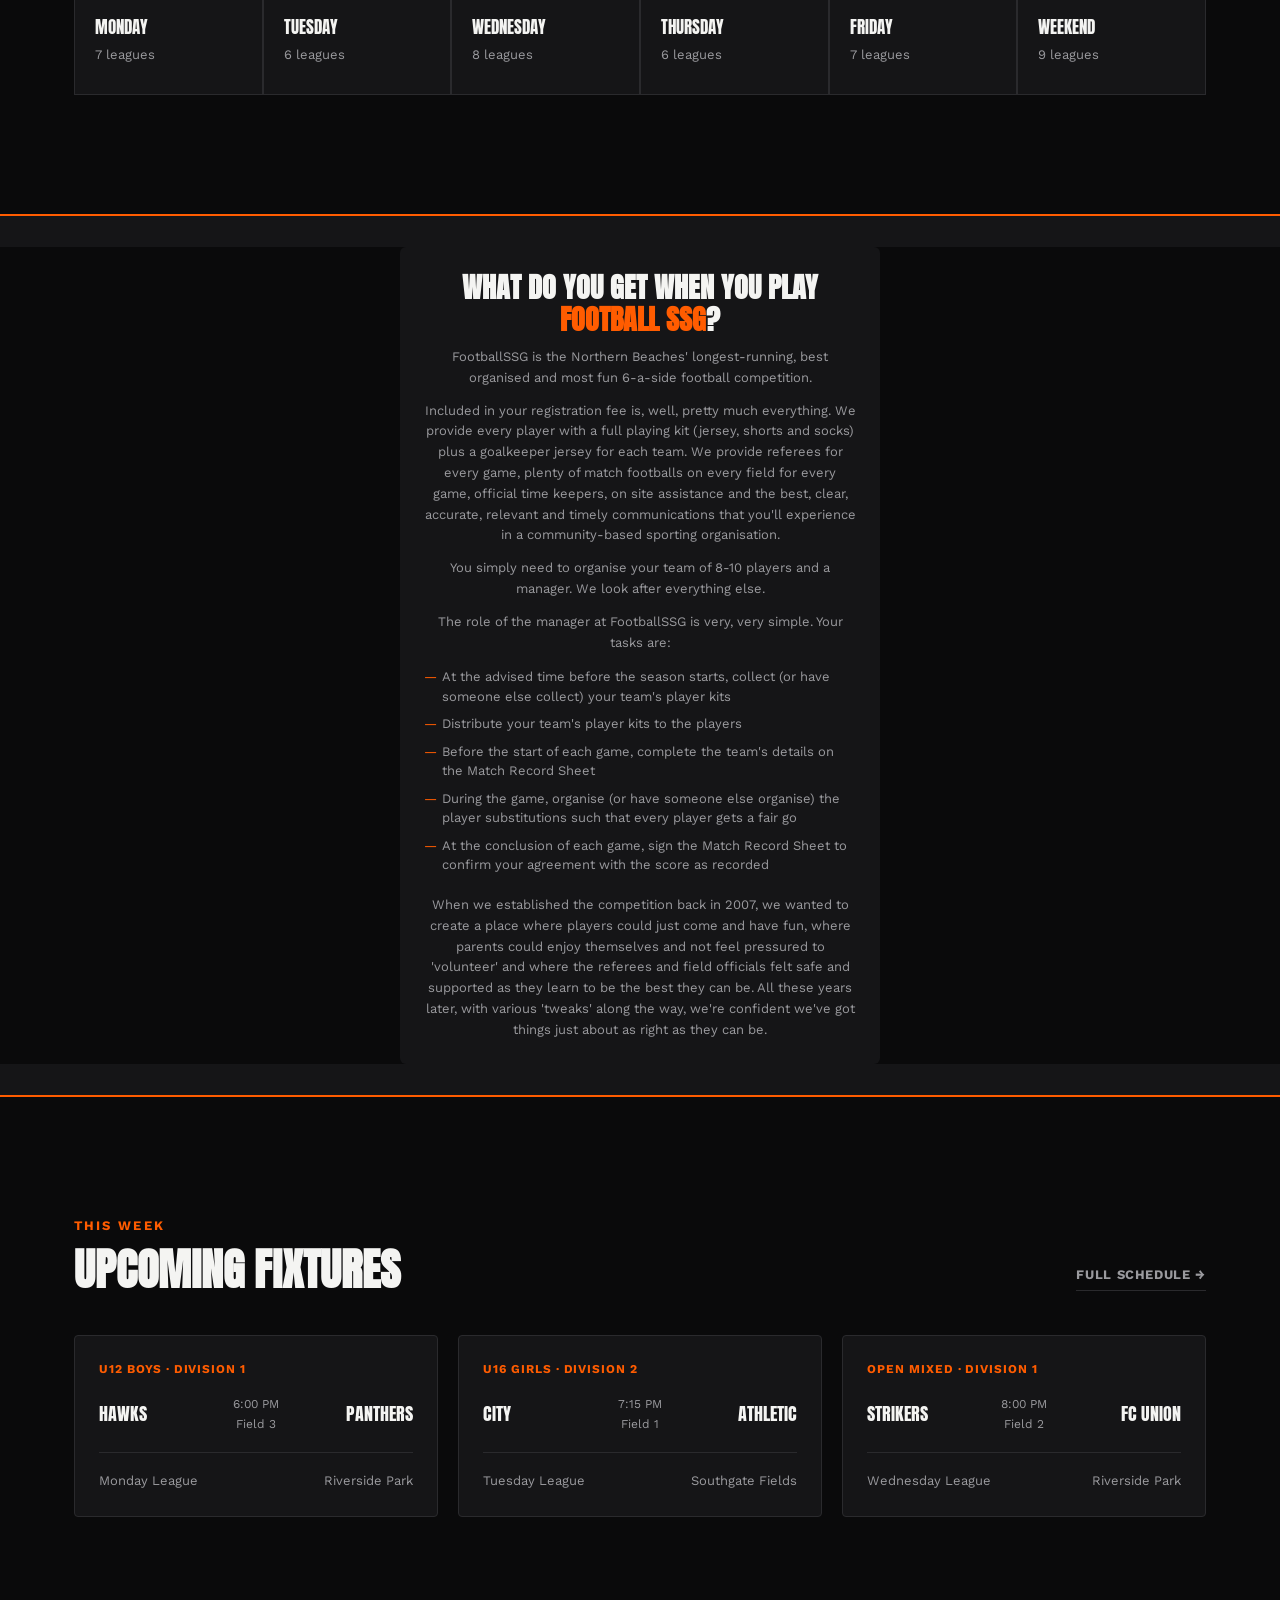
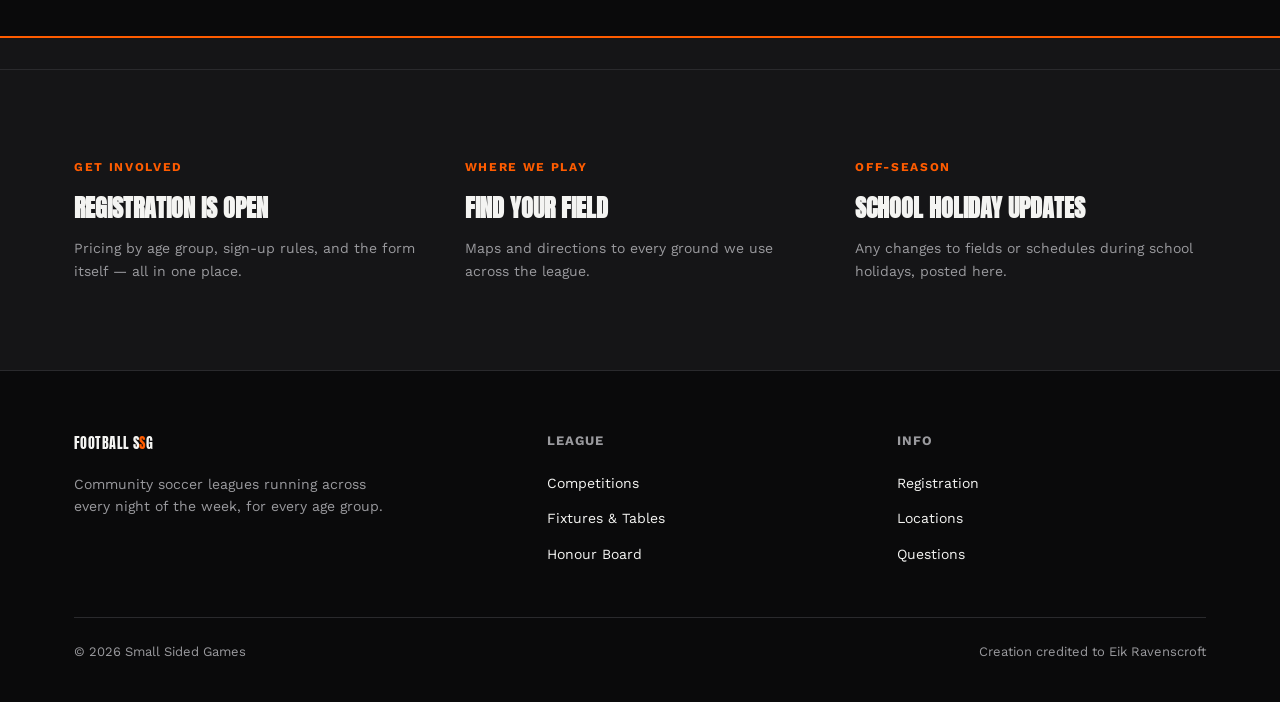
==== commit 93e383cc: "Update index.html" ====
--- a/index.html
+++ b/index.html
@@ -204,8 +204,8 @@
       </div>
     </div>
     <div class="footer-bottom">
-      <span>© 2026 Summer Soccer League</span>
-      <span>Built with a lot of coffee.</span>
+      <span>© 2026 Small Sided Games</span>
+      <span>Creation credited to Eik Ravenscroft</span>
     </div>
   </div>
 </footer>
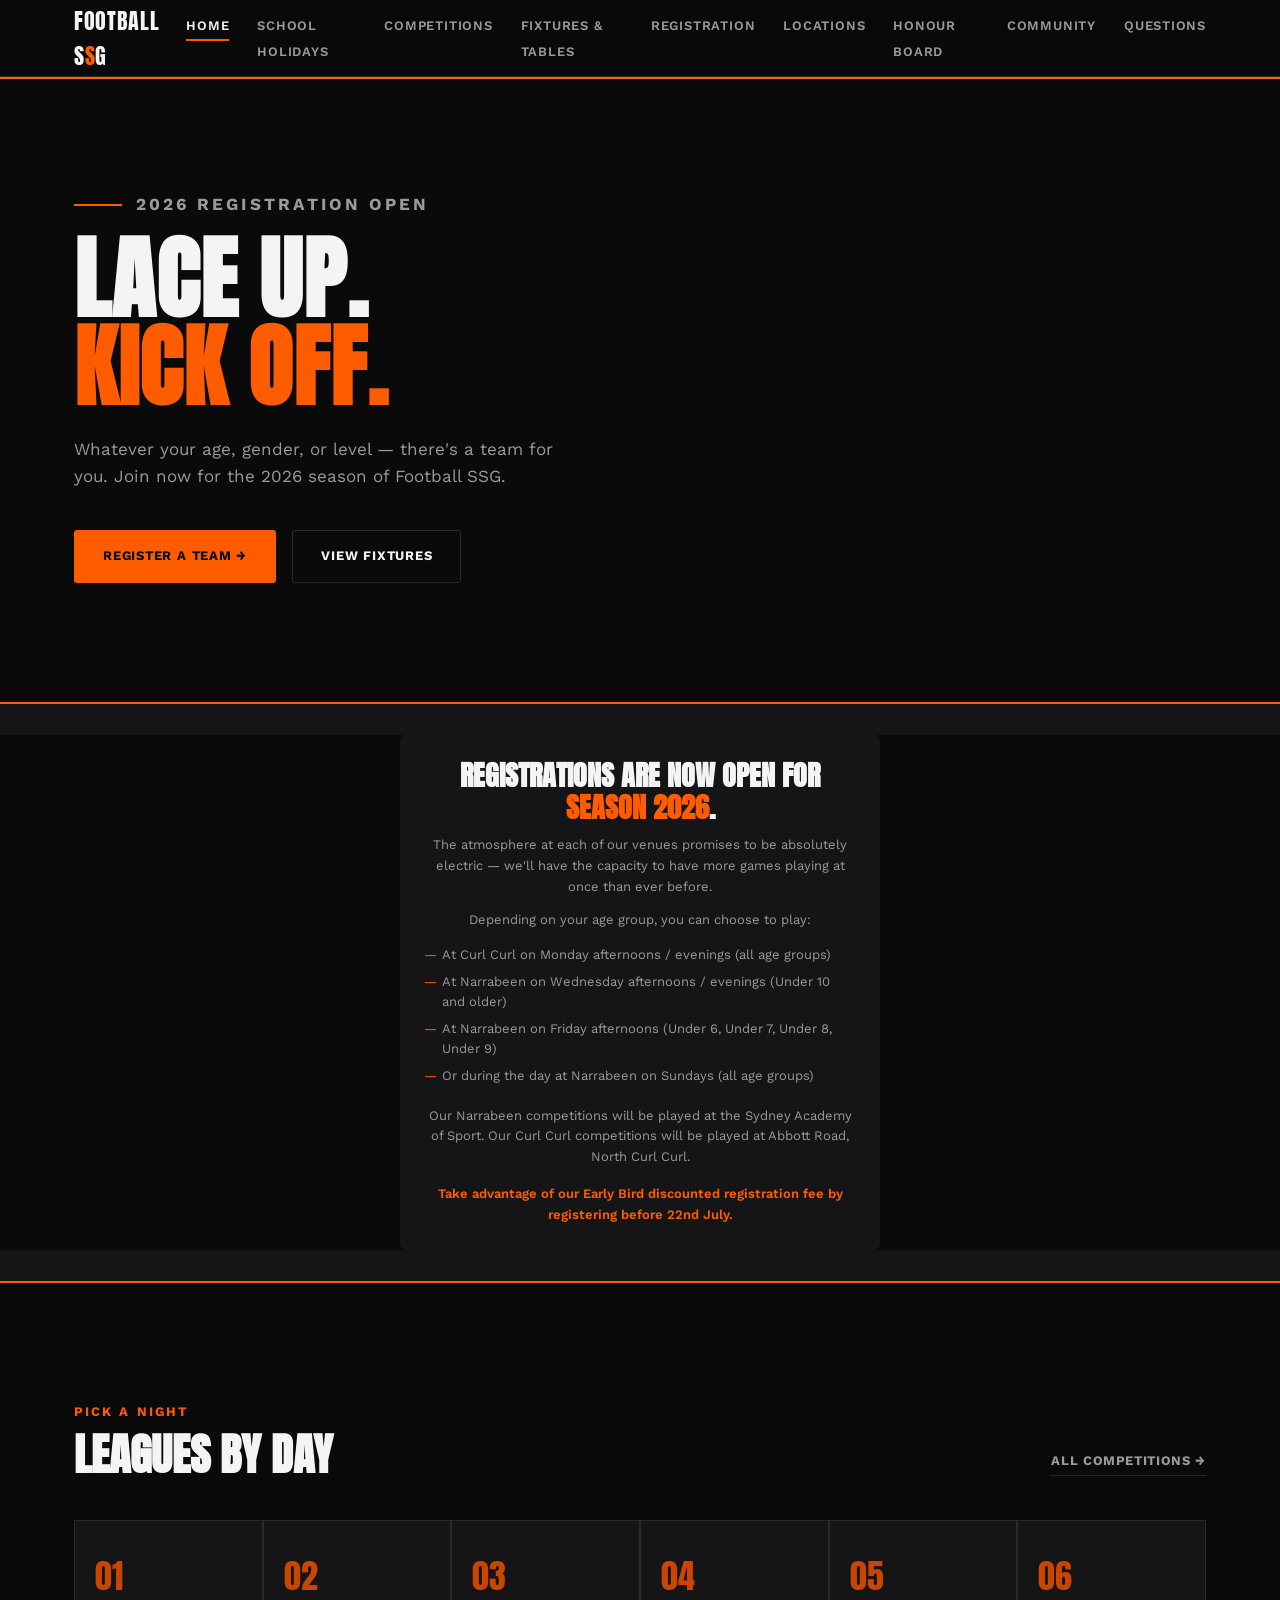
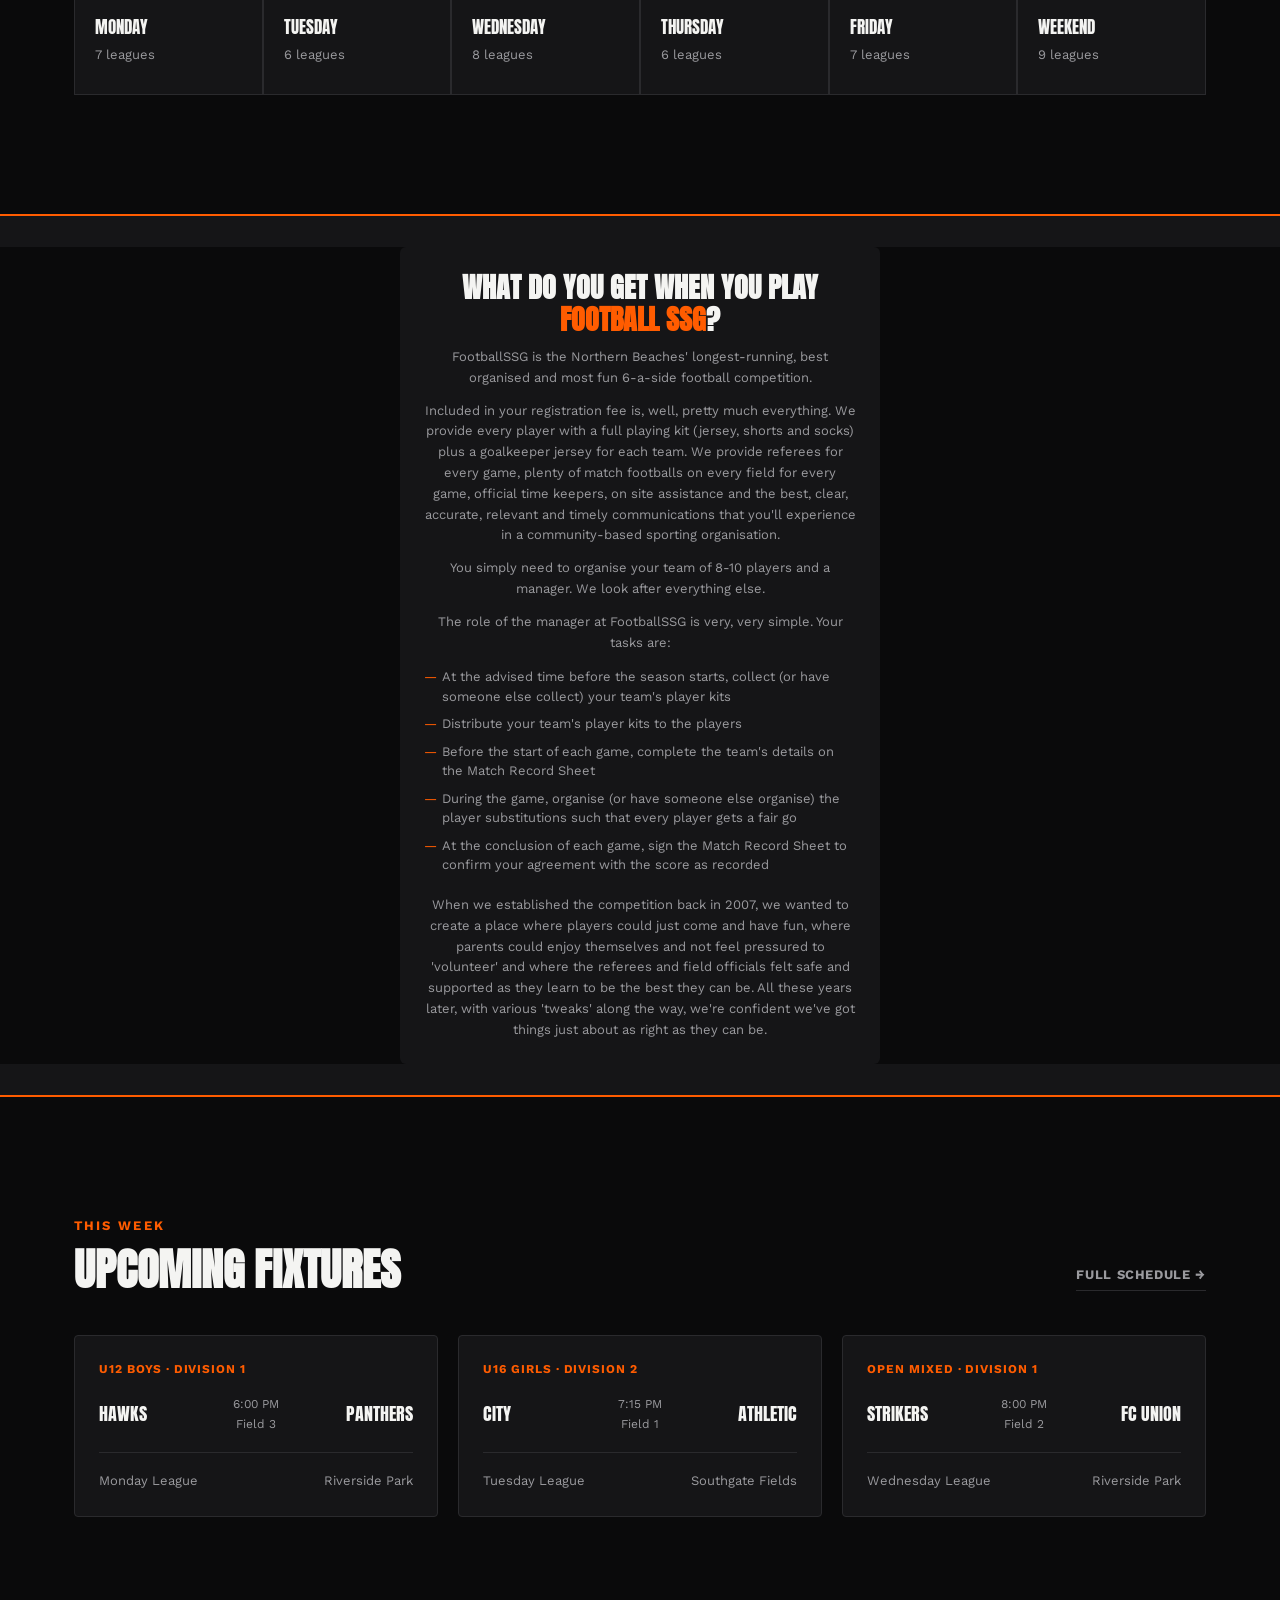
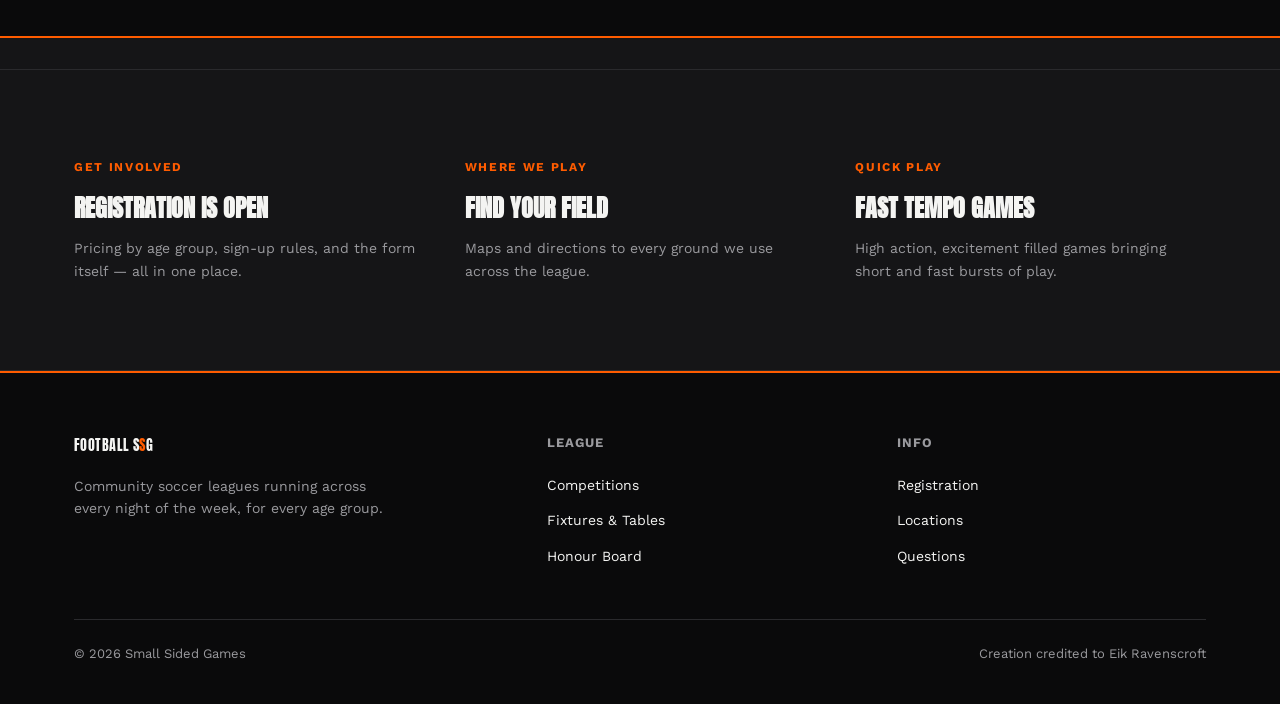
==== commit f9c8b3ef: "Update index.html" ====
--- a/index.html
+++ b/index.html
@@ -170,13 +170,15 @@
         <p>Maps and directions to every ground we use across the league.</p>
       </div>
       <div class="info-block">
-        <p class="kicker">Off-Season</p>
-        <h3>School holiday updates</h3>
-        <p>Any changes to fields or schedules during school holidays, posted here.</p>
-      </div>
-    </div>
-  </section>
-
+        <p class="kicker">Quick Play</p>
+        <h3>Fast Tempo Games</h3>
+        <p>High action, excitement filled games bringing short and fast bursts of play.</p>
+      </div>
+    </div>
+  </section>
+
+  <hr class="dividr-flush">
+  
 </main>
 
 <footer class="site-footer">
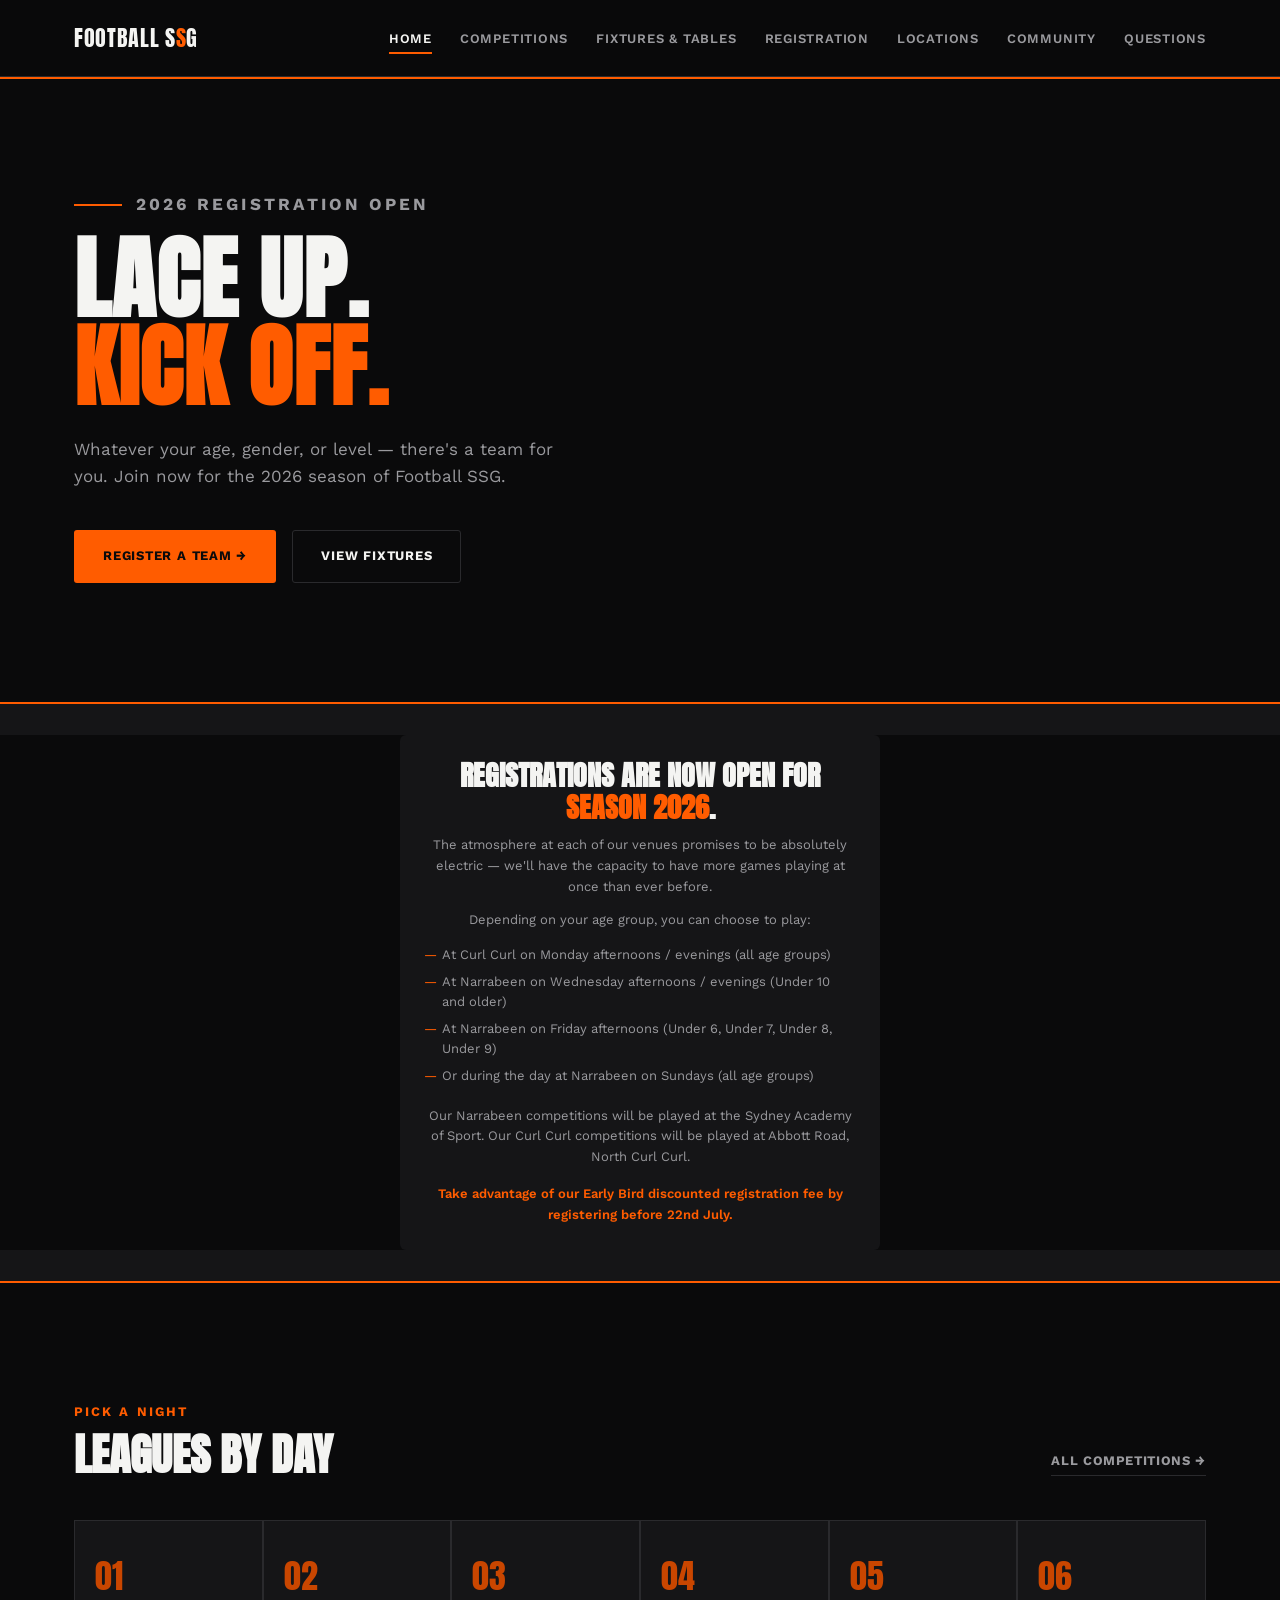
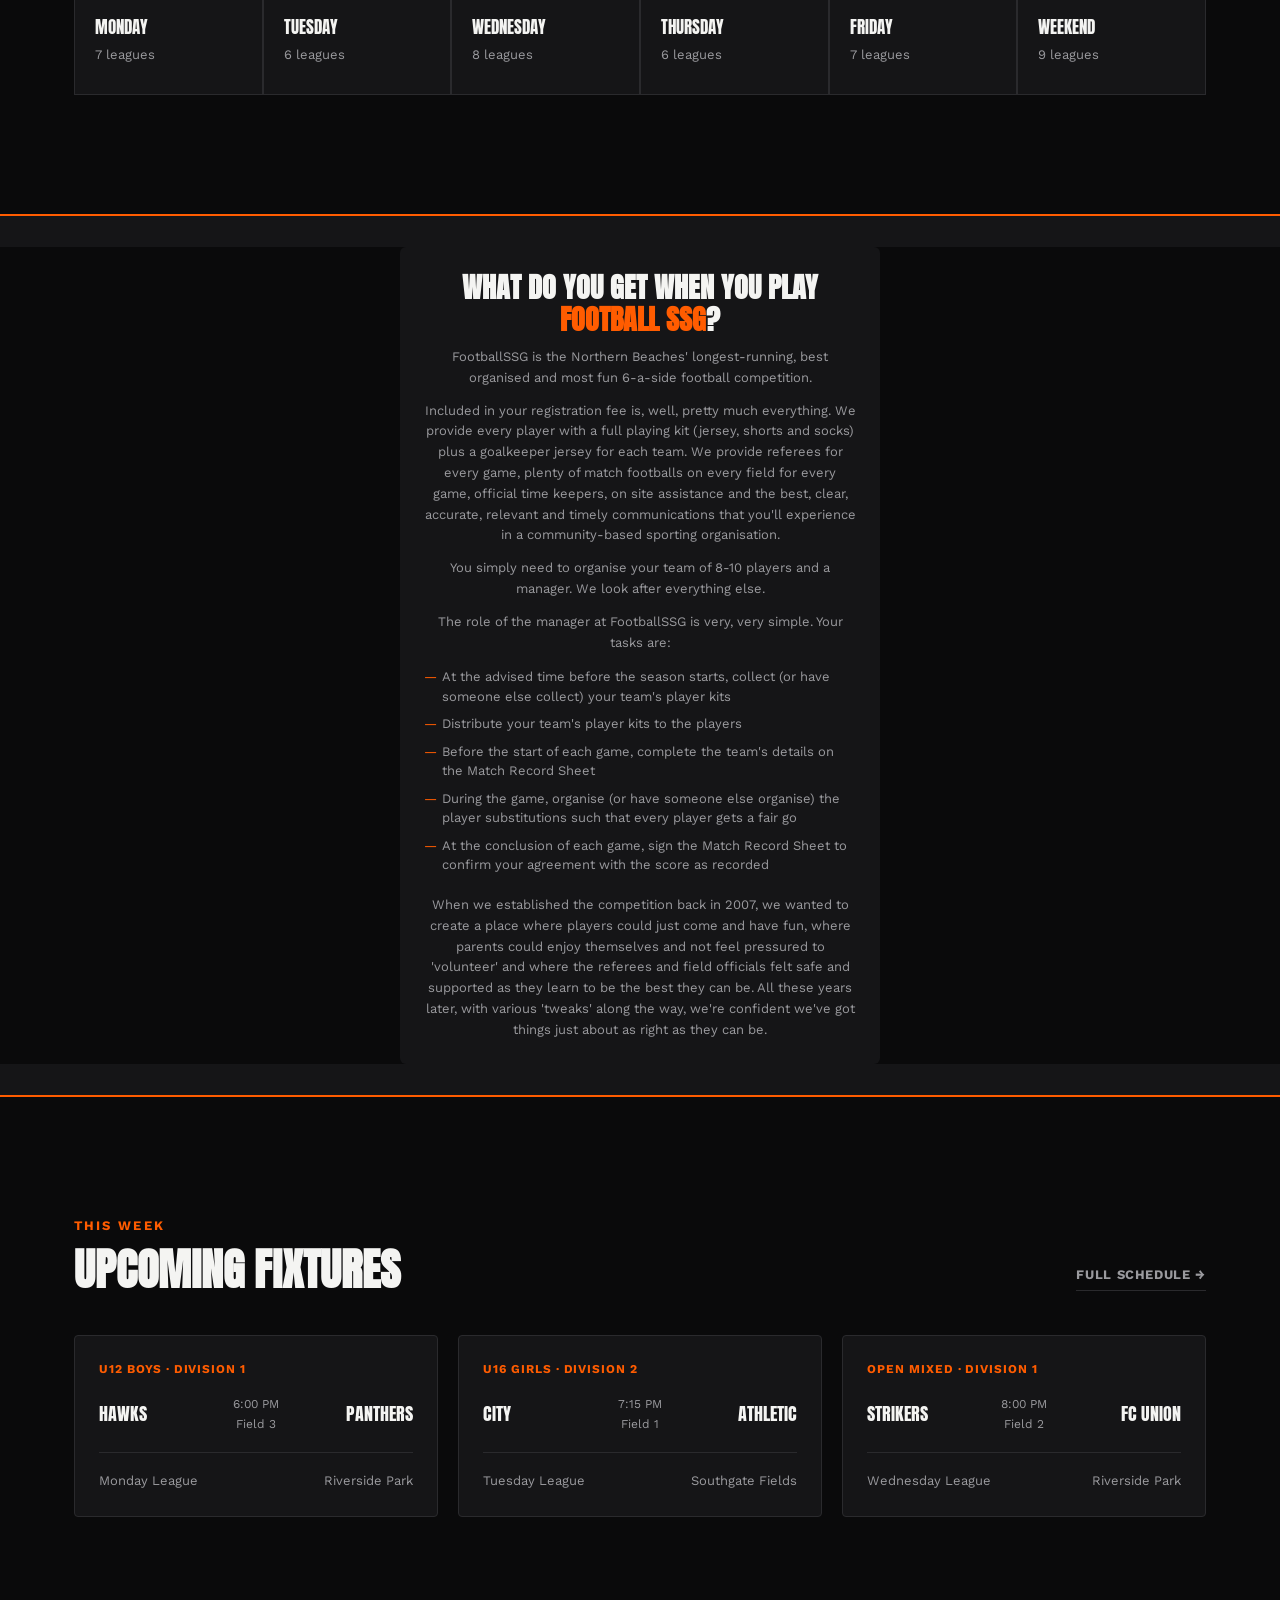
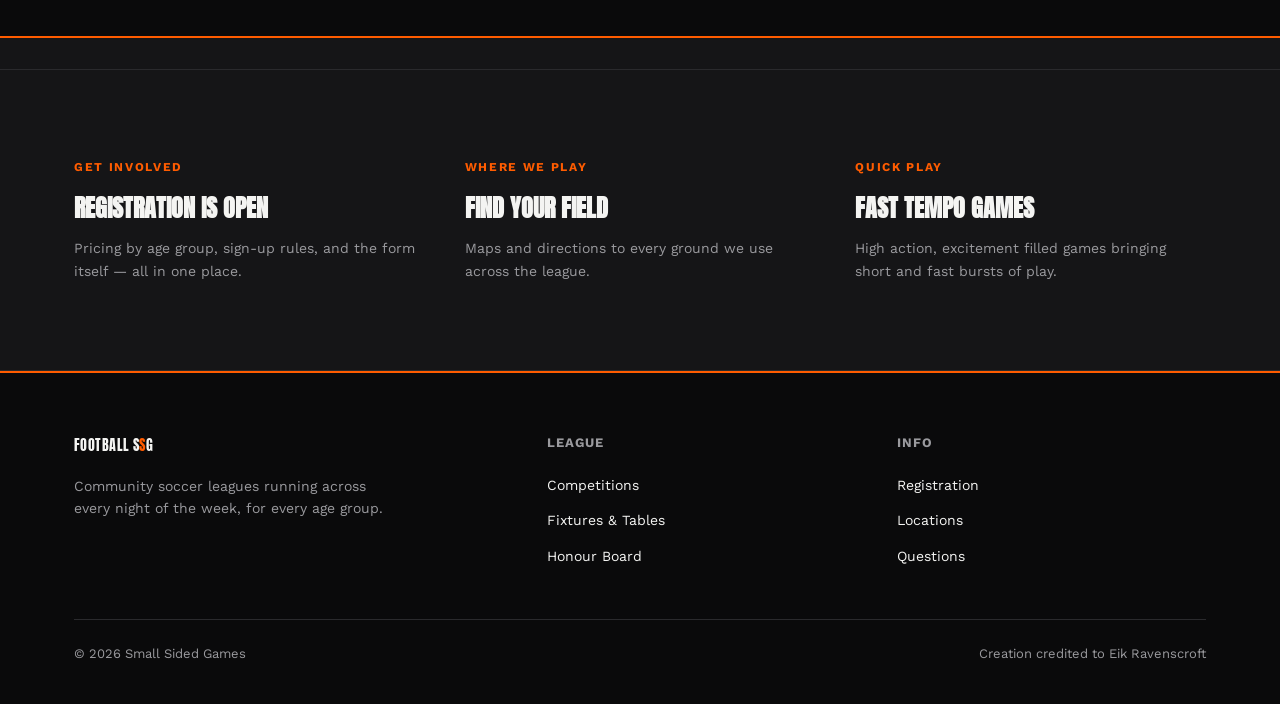
==== commit fb297b75: "Update index.html" ====
--- a/index.html
+++ b/index.html
@@ -17,12 +17,10 @@
     <nav class="main-nav">
       <ul>
         <li><a href="index.html" class="active">Home</a></li>
-        <li><a href="school-holidays.html">School Holidays</a></li>
         <li><a href="competitions.html">Competitions</a></li>
         <li><a href="fixtures-and-tables.html">Fixtures &amp; Tables</a></li>
         <li><a href="registration.html">Registration</a></li>
         <li><a href="locations.html">Locations</a></li>
-        <li><a href="honour-board.html">Honour Board</a></li>
         <li><a href="community.html">Community</a></li>
         <li><a href="questions.html">Questions</a></li>
       </ul>
